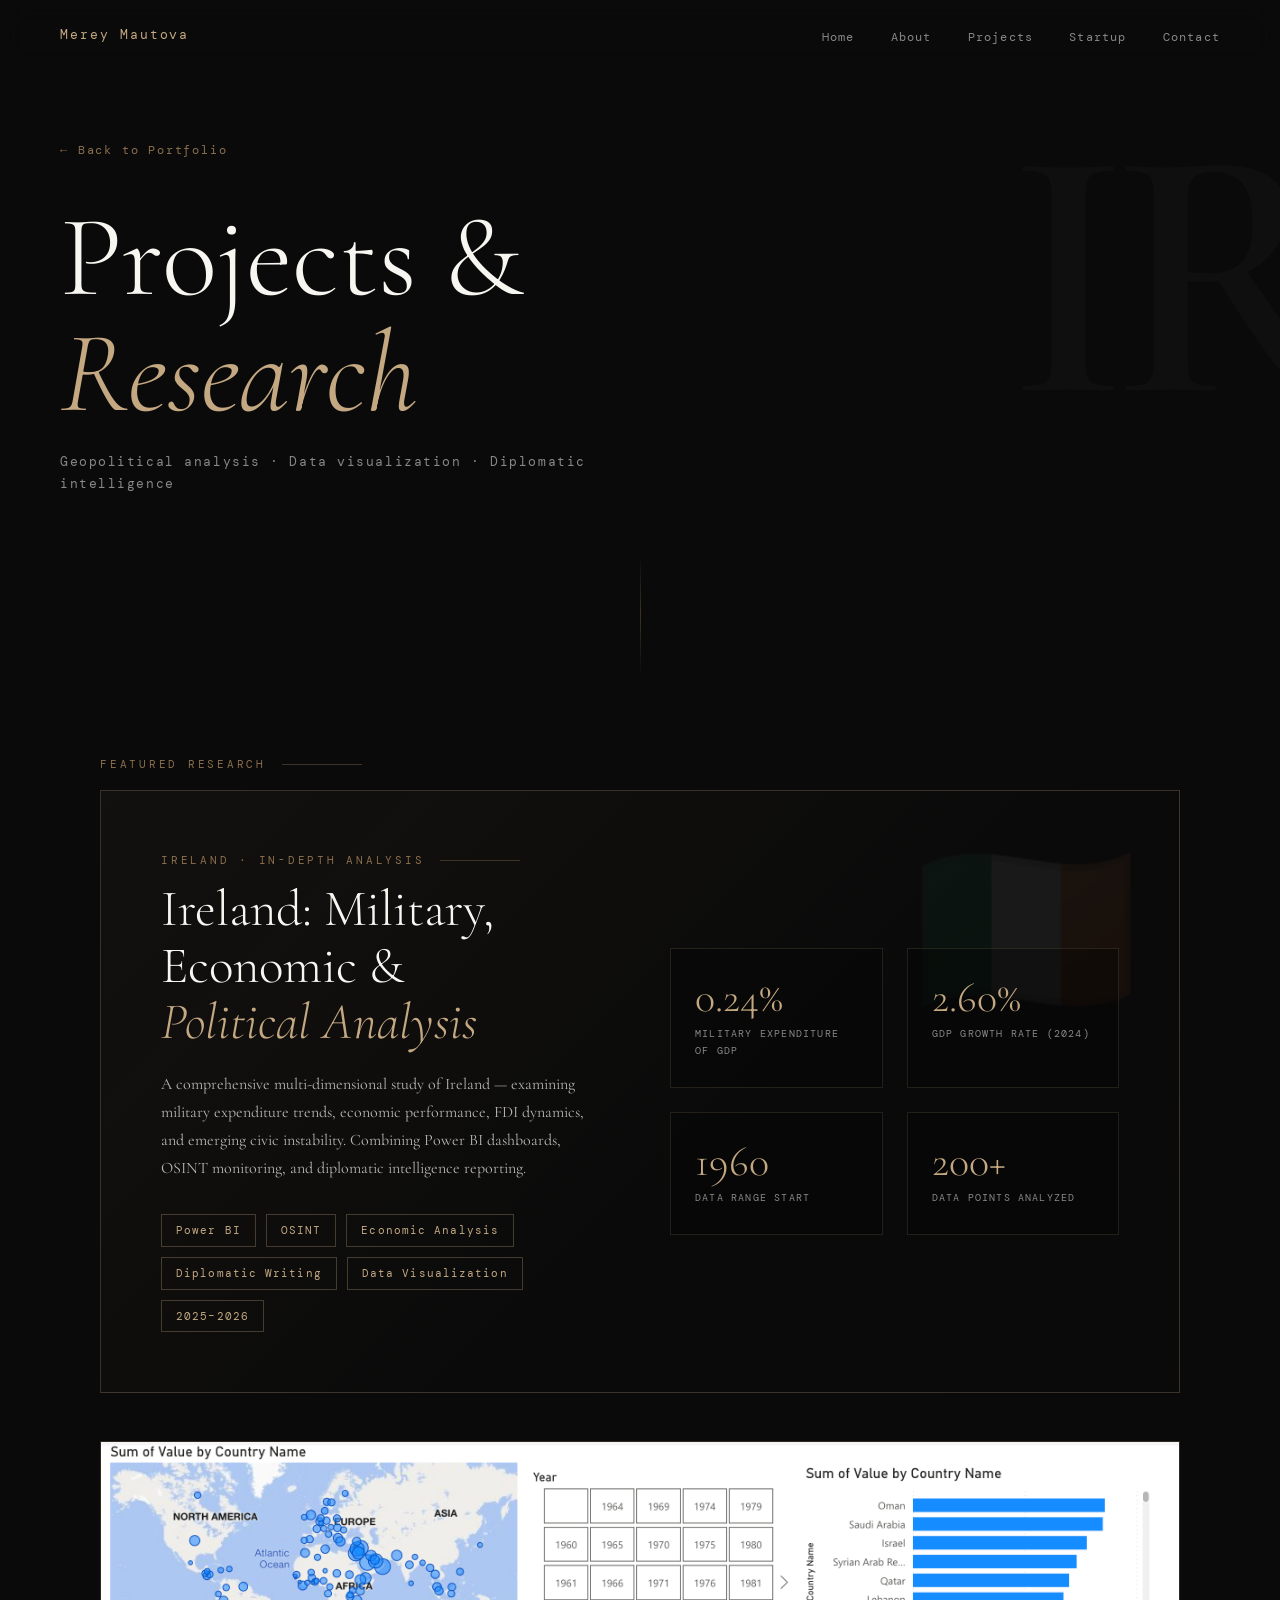
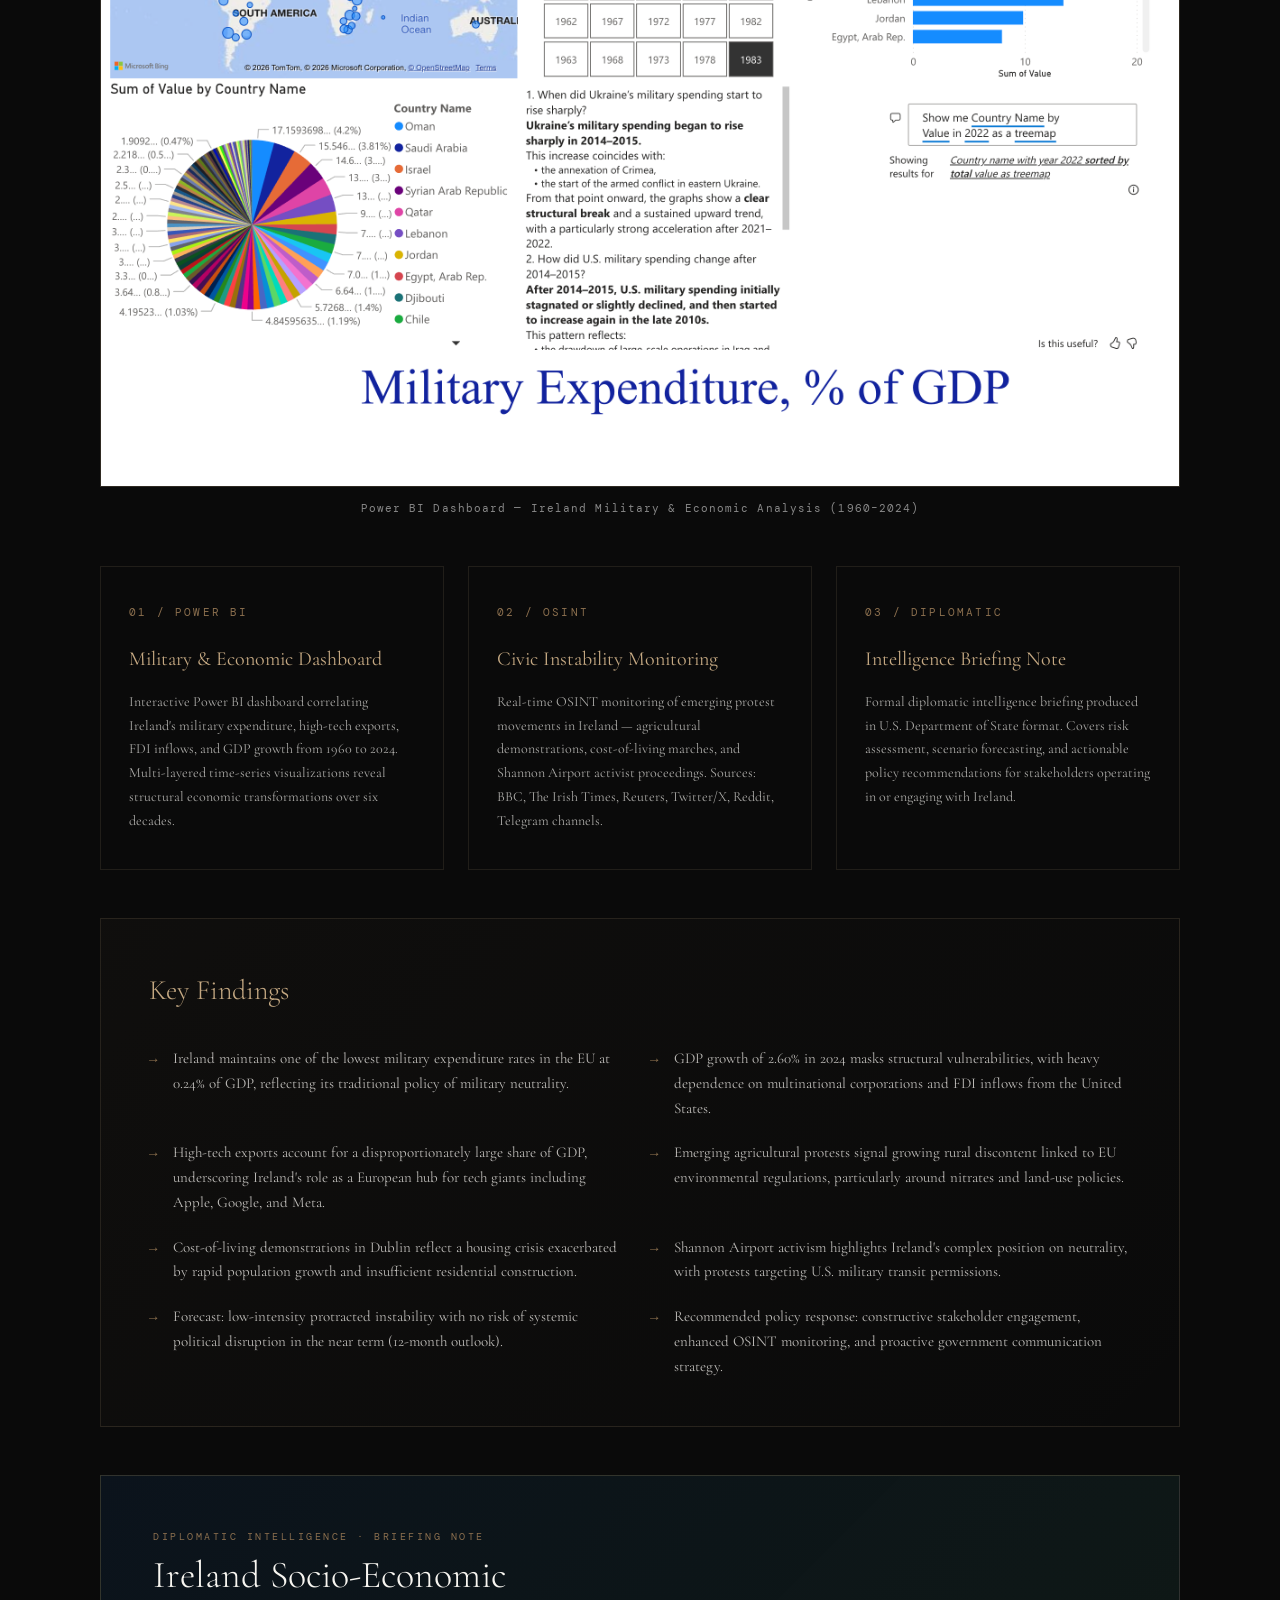
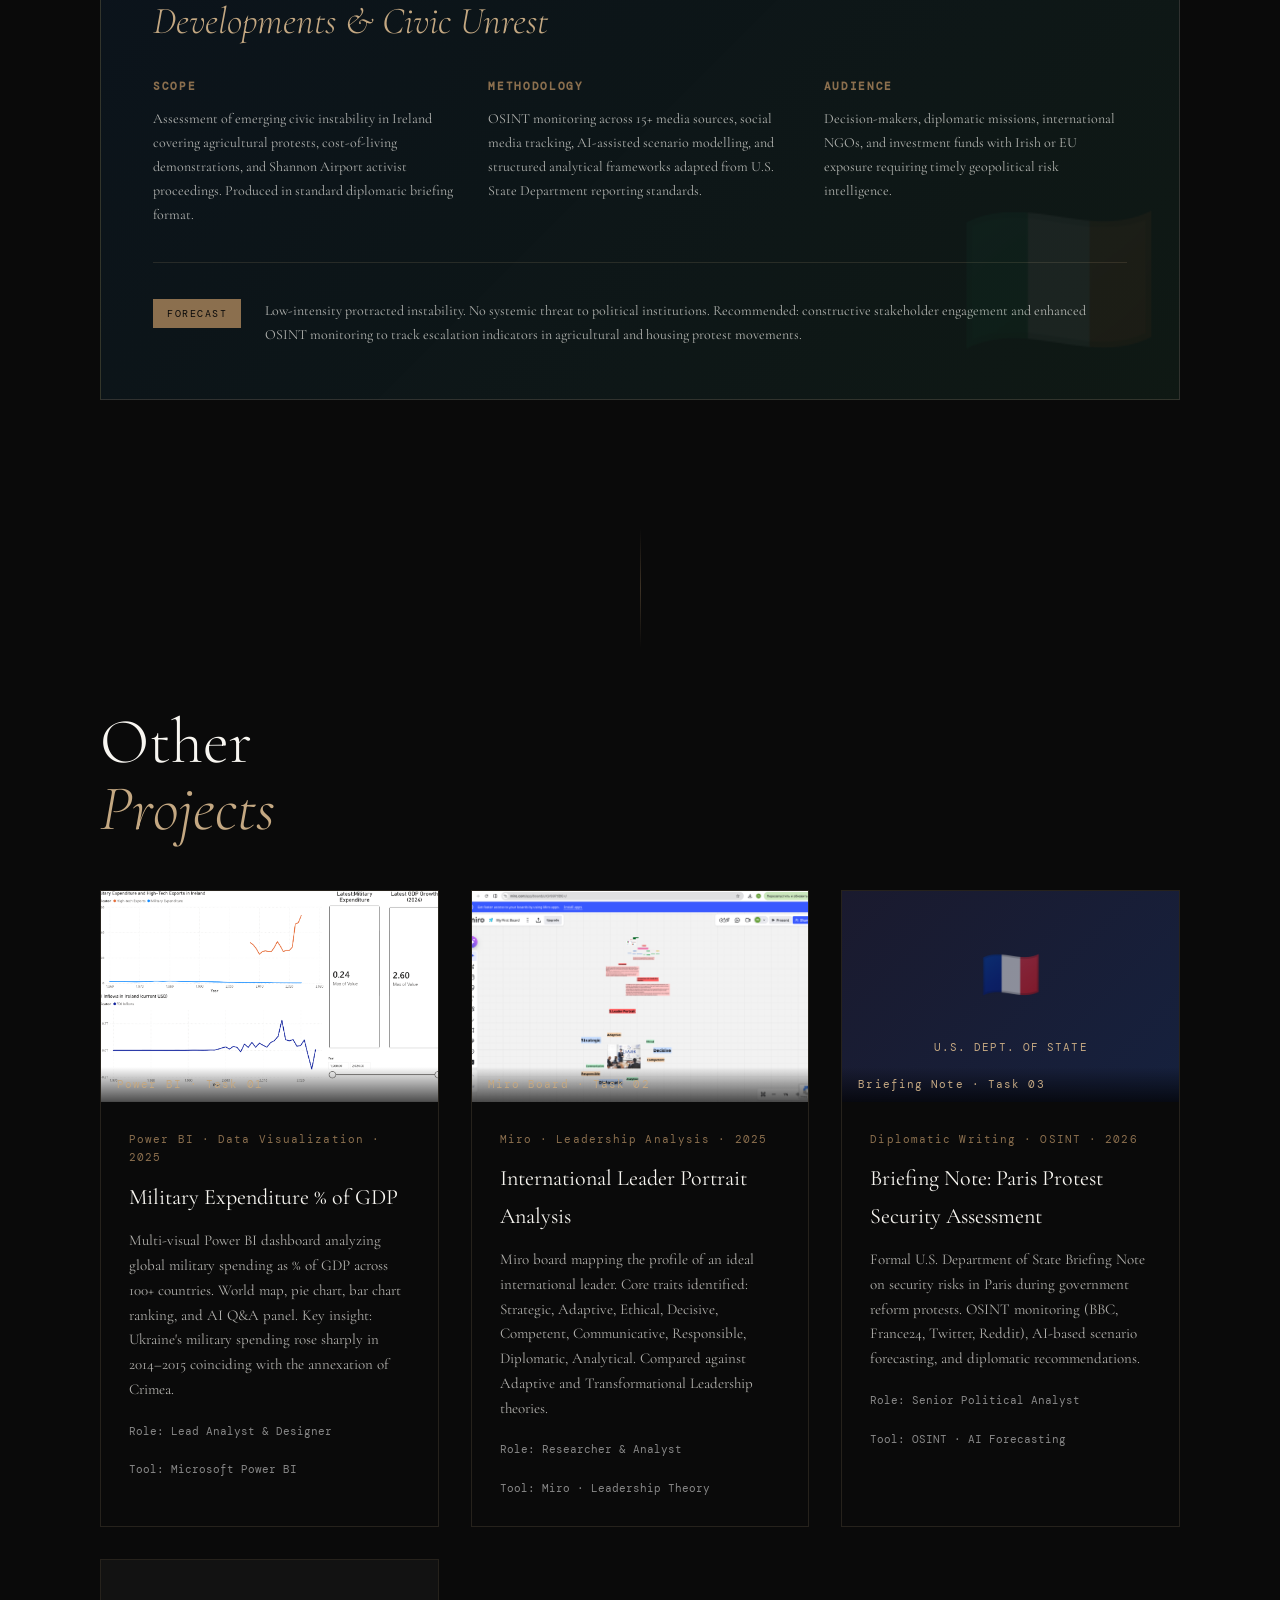
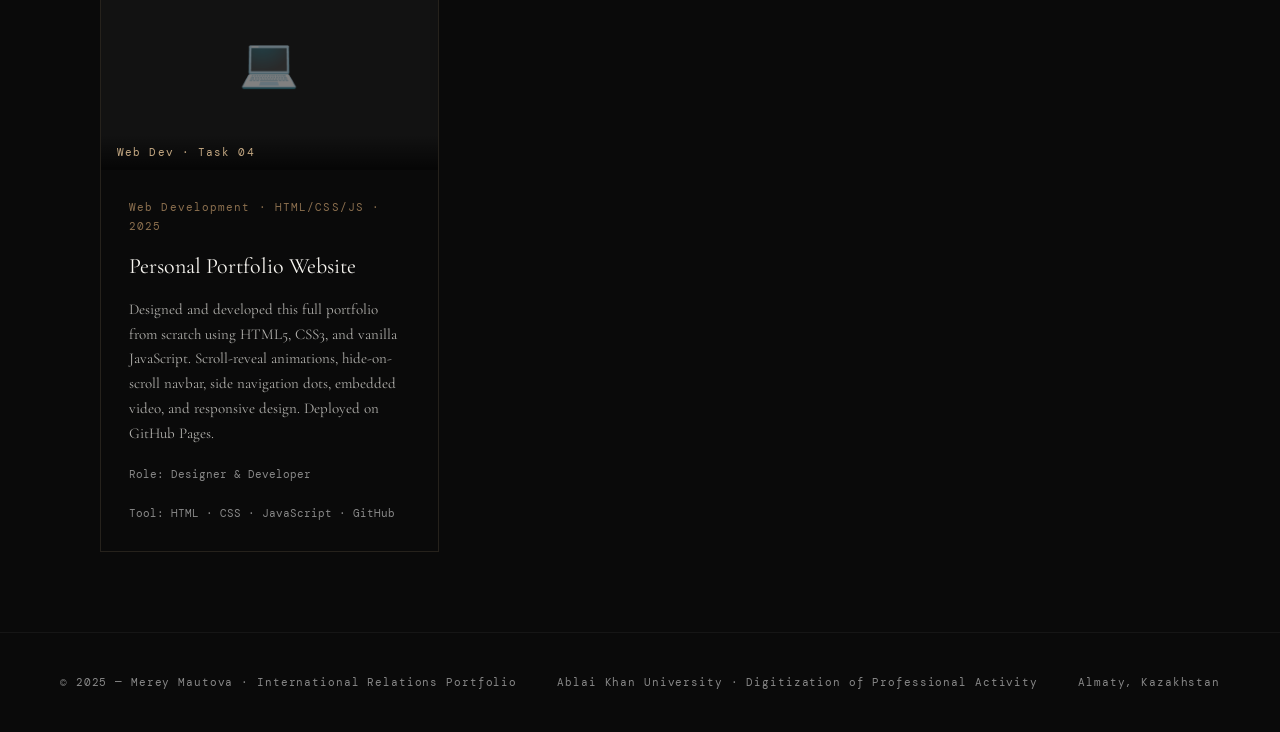
==== projects.html @ da87eb8b "Add dedicated projects page with Ireland analysis feature Co-Authored-By: Claude Sonnet 4.6 <noreply" ====
<!DOCTYPE html>
<html lang="en">
<head>
  <meta charset="UTF-8">
  <meta name="viewport" content="width=device-width, initial-scale=1.0">
  <title>Projects — Merey Mautova</title>
  <link rel="preconnect" href="https://fonts.googleapis.com">
  <link href="https://fonts.googleapis.com/css2?family=Cormorant+Garamond:ital,wght@0,300;0,400;0,600;1,300;1,400&family=DM+Mono:wght@300;400&display=swap" rel="stylesheet">
  <link rel="stylesheet" href="style.css">
  <style>
    /* ── PROJECTS PAGE SPECIFIC ── */
    .page-hero {
      min-height: 50vh;
      display: flex;
      flex-direction: column;
      justify-content: flex-end;
      padding: 140px 60px 60px;
      position: relative;
      overflow: hidden;
      max-width: 100%;
    }
    .page-hero-bg {
      position: absolute;
      top: 50%; right: -60px;
      transform: translateY(-50%);
      font-size: clamp(180px, 28vw, 360px);
      font-weight: 600;
      color: rgba(255,255,255,0.018);
      font-family: var(--font-serif);
      pointer-events: none;
      user-select: none;
      letter-spacing: -0.05em;
    }
    .back-link {
      font-family: var(--font-mono);
      font-size: 12px;
      letter-spacing: 0.15em;
      color: var(--accent);
      text-decoration: none;
      display: inline-flex;
      align-items: center;
      gap: 8px;
      margin-bottom: 40px;
      transition: color 0.3s;
    }
    .back-link:hover { color: var(--accent2); }
    .page-hero h1 {
      font-size: clamp(52px, 9vw, 120px);
      font-weight: 300;
      line-height: 1;
      margin-bottom: 20px;
    }
    .page-hero h1 em { color: var(--accent2); font-style: italic; }
    .page-hero-sub {
      font-family: var(--font-mono);
      font-size: 13px;
      letter-spacing: 0.12em;
      color: var(--gray);
      max-width: 600px;
    }

    /* ── IRELAND FEATURE ── */
    .ireland-feature {
      padding: 80px 60px;
      max-width: 1200px;
      margin: 0 auto;
    }
    .feature-label {
      font-family: var(--font-mono);
      font-size: 11px;
      letter-spacing: 0.25em;
      color: var(--accent);
      text-transform: uppercase;
      margin-bottom: 16px;
      display: flex;
      align-items: center;
      gap: 16px;
    }
    .feature-label::after {
      content: '';
      flex: 1;
      max-width: 80px;
      height: 1px;
      background: var(--accent);
      opacity: 0.4;
    }
    .ireland-hero-card {
      border: 1px solid rgba(196,168,130,0.25);
      background: linear-gradient(135deg, rgba(139,111,78,0.07) 0%, rgba(10,10,10,0) 60%);
      padding: 60px;
      margin-bottom: 48px;
      position: relative;
      overflow: hidden;
    }
    .ireland-hero-card::before {
      content: '🇮🇪';
      position: absolute;
      top: -10px; right: 40px;
      font-size: 180px;
      opacity: 0.06;
      pointer-events: none;
    }
    .ireland-hero-grid {
      display: grid;
      grid-template-columns: 1fr 1fr;
      gap: 60px;
      align-items: center;
    }
    .ireland-title {
      font-size: clamp(32px, 4vw, 54px);
      font-weight: 300;
      line-height: 1.1;
      margin-bottom: 20px;
    }
    .ireland-title em { color: var(--accent2); font-style: italic; }
    .ireland-lead {
      font-size: 16px;
      color: rgba(248,246,241,0.72);
      line-height: 1.75;
      margin-bottom: 32px;
    }
    .ireland-tags {
      display: flex;
      flex-wrap: wrap;
      gap: 10px;
    }
    .ireland-tag {
      font-family: var(--font-mono);
      font-size: 11px;
      letter-spacing: 0.1em;
      padding: 6px 14px;
      border: 1px solid rgba(196,168,130,0.3);
      color: var(--accent2);
    }
    .ireland-stats-grid {
      display: grid;
      grid-template-columns: 1fr 1fr;
      gap: 24px;
    }
    .ireland-stat-box {
      border: 1px solid rgba(196,168,130,0.15);
      padding: 28px 24px;
      background: rgba(0,0,0,0.3);
      transition: border-color 0.3s;
    }
    .ireland-stat-box:hover { border-color: rgba(196,168,130,0.4); }
    .ireland-stat-num {
      font-family: var(--font-serif);
      font-size: 42px;
      font-weight: 300;
      color: var(--accent2);
      line-height: 1;
      margin-bottom: 6px;
    }
    .ireland-stat-label {
      font-family: var(--font-mono);
      font-size: 10px;
      color: var(--gray);
      letter-spacing: 0.12em;
      text-transform: uppercase;
    }

    /* ── IRELAND DEEP DIVE ── */
    .ireland-deep {
      display: grid;
      grid-template-columns: repeat(3, 1fr);
      gap: 24px;
      margin-bottom: 48px;
    }
    .deep-card {
      border: 1px solid rgba(196,168,130,0.12);
      padding: 36px 28px;
      transition: border-color 0.3s, background 0.3s;
      position: relative;
      overflow: hidden;
    }
    .deep-card:hover {
      border-color: rgba(196,168,130,0.4);
      background: rgba(139,111,78,0.04);
    }
    .deep-card-num {
      font-family: var(--font-mono);
      font-size: 11px;
      color: var(--accent);
      letter-spacing: 0.2em;
      margin-bottom: 20px;
    }
    .deep-card h4 {
      font-size: 20px;
      font-weight: 400;
      color: var(--accent2);
      margin-bottom: 14px;
      font-family: var(--font-serif);
    }
    .deep-card p {
      font-size: 14px;
      color: rgba(248,246,241,0.68);
      line-height: 1.7;
    }

    /* ── DASHBOARD IMAGE ── */
    .dashboard-wrap {
      margin-bottom: 48px;
    }
    .dashboard-img-frame {
      border: 1px solid rgba(196,168,130,0.2);
      overflow: hidden;
      position: relative;
    }
    .dashboard-img-frame img {
      width: 100%;
      display: block;
      transition: transform 0.5s;
    }
    .dashboard-img-frame:hover img { transform: scale(1.02); }
    .dashboard-caption {
      font-family: var(--font-mono);
      font-size: 11px;
      color: var(--gray);
      letter-spacing: 0.1em;
      margin-top: 12px;
      text-align: center;
    }

    /* ── KEY FINDINGS ── */
    .findings-wrap {
      border: 1px solid rgba(196,168,130,0.15);
      padding: 48px;
      margin-bottom: 48px;
      background: linear-gradient(135deg, rgba(139,111,78,0.04), transparent);
    }
    .findings-wrap h3 {
      font-size: 28px;
      font-weight: 300;
      margin-bottom: 32px;
      color: var(--accent2);
    }
    .findings-list {
      list-style: none;
      display: grid;
      grid-template-columns: 1fr 1fr;
      gap: 20px;
    }
    .findings-list li {
      display: flex;
      gap: 16px;
      align-items: flex-start;
      font-size: 15px;
      color: rgba(248,246,241,0.75);
      line-height: 1.65;
    }
    .findings-list li::before {
      content: '→';
      color: var(--accent);
      font-family: var(--font-mono);
      font-size: 14px;
      flex-shrink: 0;
      margin-top: 2px;
    }

    /* ── BRIEFING NOTE ── */
    .briefing-card {
      border: 1px solid rgba(196,168,130,0.2);
      padding: 52px;
      margin-bottom: 48px;
      background: linear-gradient(135deg, rgba(13,33,55,0.4), rgba(26,58,42,0.3));
      position: relative;
      overflow: hidden;
    }
    .briefing-card::before {
      content: '🇮🇪';
      position: absolute;
      bottom: -20px; right: 20px;
      font-size: 160px;
      opacity: 0.05;
      pointer-events: none;
    }
    .briefing-header {
      font-family: var(--font-mono);
      font-size: 10px;
      letter-spacing: 0.25em;
      color: var(--accent);
      text-transform: uppercase;
      margin-bottom: 8px;
    }
    .briefing-title {
      font-size: clamp(24px, 3vw, 38px);
      font-weight: 300;
      margin-bottom: 32px;
      line-height: 1.2;
    }
    .briefing-title em { color: var(--accent2); font-style: italic; }
    .briefing-grid {
      display: grid;
      grid-template-columns: 1fr 1fr 1fr;
      gap: 32px;
    }
    .briefing-block h5 {
      font-family: var(--font-mono);
      font-size: 11px;
      letter-spacing: 0.15em;
      color: var(--accent);
      text-transform: uppercase;
      margin-bottom: 12px;
    }
    .briefing-block p {
      font-size: 14px;
      color: rgba(248,246,241,0.7);
      line-height: 1.7;
    }
    .briefing-forecast {
      margin-top: 36px;
      padding-top: 36px;
      border-top: 1px solid rgba(196,168,130,0.15);
      display: flex;
      align-items: flex-start;
      gap: 24px;
    }
    .forecast-badge {
      font-family: var(--font-mono);
      font-size: 10px;
      letter-spacing: 0.15em;
      color: var(--black);
      background: var(--accent);
      padding: 6px 14px;
      white-space: nowrap;
      flex-shrink: 0;
    }
    .forecast-text {
      font-size: 14px;
      color: rgba(248,246,241,0.7);
      line-height: 1.7;
    }

    /* ── OTHER PROJECTS ── */
    .other-projects {
      padding: 60px 60px 80px;
      max-width: 1200px;
      margin: 0 auto;
    }
    .other-projects h2 {
      font-size: clamp(36px, 5vw, 64px);
      font-weight: 300;
      margin-bottom: 48px;
    }
    .other-projects h2 em { color: var(--accent2); font-style: italic; }
    .other-grid {
      display: grid;
      grid-template-columns: repeat(auto-fit, minmax(320px, 1fr));
      gap: 32px;
    }

    /* ── RESPONSIVE ── */
    @media (max-width: 900px) {
      .page-hero { padding: 120px 32px 48px; }
      .ireland-feature { padding: 60px 32px; }
      .ireland-hero-card { padding: 36px; }
      .ireland-hero-grid { grid-template-columns: 1fr; gap: 40px; }
      .ireland-deep { grid-template-columns: 1fr; }
      .findings-list { grid-template-columns: 1fr; }
      .briefing-card { padding: 36px; }
      .briefing-grid { grid-template-columns: 1fr; gap: 24px; }
      .other-projects { padding: 40px 32px 60px; }
    }
    @media (max-width: 600px) {
      .page-hero { padding: 100px 20px 40px; }
      .ireland-feature { padding: 40px 20px; }
      .ireland-hero-card { padding: 24px; }
      .ireland-stats-grid { grid-template-columns: 1fr 1fr; }
      .findings-wrap { padding: 28px 20px; }
      .other-projects { padding: 32px 20px 48px; }
    }
  </style>
</head>
<body>

<!-- NAV -->
<nav id="navbar">
  <div class="nav-name">Merey Mautova</div>
  <div class="nav-links">
    <a href="index.html">Home</a>
    <a href="index.html#about">About</a>
    <a href="projects.html">Projects</a>
    <a href="index.html#startup">Startup</a>
    <a href="index.html#contact">Contact</a>
  </div>
</nav>

<!-- PAGE HERO -->
<div class="page-hero">
  <div class="page-hero-bg">IR</div>
  <a href="index.html" class="back-link reveal">← Back to Portfolio</a>
  <h1 class="reveal">Projects &<br><em>Research</em></h1>
  <p class="page-hero-sub reveal">Geopolitical analysis · Data visualization · Diplomatic intelligence</p>
</div>

<div class="divider"></div>

<!-- ══════════════ IRELAND FEATURE ══════════════ -->
<div class="ireland-feature">

  <div class="feature-label">Featured Research</div>

  <!-- HERO CARD -->
  <div class="ireland-hero-card reveal">
    <div class="ireland-hero-grid">
      <div>
        <div class="feature-label" style="margin-bottom:12px;">Ireland · In-Depth Analysis</div>
        <h2 class="ireland-title">Ireland: Military,<br>Economic &<br><em>Political Analysis</em></h2>
        <p class="ireland-lead">A comprehensive multi-dimensional study of Ireland — examining military expenditure trends, economic performance, FDI dynamics, and emerging civic instability. Combining Power BI dashboards, OSINT monitoring, and diplomatic intelligence reporting.</p>
        <div class="ireland-tags">
          <span class="ireland-tag">Power BI</span>
          <span class="ireland-tag">OSINT</span>
          <span class="ireland-tag">Economic Analysis</span>
          <span class="ireland-tag">Diplomatic Writing</span>
          <span class="ireland-tag">Data Visualization</span>
          <span class="ireland-tag">2025–2026</span>
        </div>
      </div>
      <div class="ireland-stats-grid">
        <div class="ireland-stat-box reveal">
          <div class="ireland-stat-num">0.24%</div>
          <div class="ireland-stat-label">Military Expenditure of GDP</div>
        </div>
        <div class="ireland-stat-box reveal">
          <div class="ireland-stat-num">2.60%</div>
          <div class="ireland-stat-label">GDP Growth Rate (2024)</div>
        </div>
        <div class="ireland-stat-box reveal">
          <div class="ireland-stat-num">1960</div>
          <div class="ireland-stat-label">Data Range Start</div>
        </div>
        <div class="ireland-stat-box reveal">
          <div class="ireland-stat-num">200+</div>
          <div class="ireland-stat-label">Data Points Analyzed</div>
        </div>
      </div>
    </div>
  </div>

  <!-- DASHBOARD IMAGE -->
  <div class="dashboard-wrap reveal">
    <div class="dashboard-img-frame">
      <img src="таск1.png" alt="Ireland Power BI Dashboard">
    </div>
    <p class="dashboard-caption">Power BI Dashboard — Ireland Military & Economic Analysis (1960–2024)</p>
  </div>

  <!-- DEEP DIVE CARDS -->
  <div class="ireland-deep">
    <div class="deep-card reveal">
      <div class="deep-card-num">01 / POWER BI</div>
      <h4>Military & Economic Dashboard</h4>
      <p>Interactive Power BI dashboard correlating Ireland's military expenditure, high-tech exports, FDI inflows, and GDP growth from 1960 to 2024. Multi-layered time-series visualizations reveal structural economic transformations over six decades.</p>
    </div>
    <div class="deep-card reveal">
      <div class="deep-card-num">02 / OSINT</div>
      <h4>Civic Instability Monitoring</h4>
      <p>Real-time OSINT monitoring of emerging protest movements in Ireland — agricultural demonstrations, cost-of-living marches, and Shannon Airport activist proceedings. Sources: BBC, The Irish Times, Reuters, Twitter/X, Reddit, Telegram channels.</p>
    </div>
    <div class="deep-card reveal">
      <div class="deep-card-num">03 / DIPLOMATIC</div>
      <h4>Intelligence Briefing Note</h4>
      <p>Formal diplomatic intelligence briefing produced in U.S. Department of State format. Covers risk assessment, scenario forecasting, and actionable policy recommendations for stakeholders operating in or engaging with Ireland.</p>
    </div>
  </div>

  <!-- KEY FINDINGS -->
  <div class="findings-wrap reveal">
    <h3>Key Findings</h3>
    <ul class="findings-list">
      <li>Ireland maintains one of the lowest military expenditure rates in the EU at 0.24% of GDP, reflecting its traditional policy of military neutrality.</li>
      <li>GDP growth of 2.60% in 2024 masks structural vulnerabilities, with heavy dependence on multinational corporations and FDI inflows from the United States.</li>
      <li>High-tech exports account for a disproportionately large share of GDP, underscoring Ireland's role as a European hub for tech giants including Apple, Google, and Meta.</li>
      <li>Emerging agricultural protests signal growing rural discontent linked to EU environmental regulations, particularly around nitrates and land-use policies.</li>
      <li>Cost-of-living demonstrations in Dublin reflect a housing crisis exacerbated by rapid population growth and insufficient residential construction.</li>
      <li>Shannon Airport activism highlights Ireland's complex position on neutrality, with protests targeting U.S. military transit permissions.</li>
      <li>Forecast: low-intensity protracted instability with no risk of systemic political disruption in the near term (12-month outlook).</li>
      <li>Recommended policy response: constructive stakeholder engagement, enhanced OSINT monitoring, and proactive government communication strategy.</li>
    </ul>
  </div>

  <!-- BRIEFING NOTE CARD -->
  <div class="briefing-card reveal">
    <div class="briefing-header">Diplomatic Intelligence · Briefing Note</div>
    <h3 class="briefing-title">Ireland Socio-Economic<br><em>Developments & Civic Unrest</em></h3>
    <div class="briefing-grid">
      <div class="briefing-block">
        <h5>Scope</h5>
        <p>Assessment of emerging civic instability in Ireland covering agricultural protests, cost-of-living demonstrations, and Shannon Airport activist proceedings. Produced in standard diplomatic briefing format.</p>
      </div>
      <div class="briefing-block">
        <h5>Methodology</h5>
        <p>OSINT monitoring across 15+ media sources, social media tracking, AI-assisted scenario modelling, and structured analytical frameworks adapted from U.S. State Department reporting standards.</p>
      </div>
      <div class="briefing-block">
        <h5>Audience</h5>
        <p>Decision-makers, diplomatic missions, international NGOs, and investment funds with Irish or EU exposure requiring timely geopolitical risk intelligence.</p>
      </div>
    </div>
    <div class="briefing-forecast">
      <div class="forecast-badge">FORECAST</div>
      <p class="forecast-text">Low-intensity protracted instability. No systemic threat to political institutions. Recommended: constructive stakeholder engagement and enhanced OSINT monitoring to track escalation indicators in agricultural and housing protest movements.</p>
    </div>
  </div>

</div>

<div class="divider"></div>

<!-- ══════════════ OTHER PROJECTS ══════════════ -->
<div class="other-projects">
  <h2>Other<br><em>Projects</em></h2>

  <div class="other-grid">

    <!-- Military Expenditure Global -->
    <div class="project-card reveal">
      <div class="project-img">
        <img src="Снимок%20экрана%202026-02-28%20в%2017.43.50.png" alt="Power BI Military Expenditure % of GDP">
        <div class="project-overlay">Power BI · Task 01</div>
      </div>
      <div class="project-info">
        <div class="project-tag">Power BI · Data Visualization · 2025</div>
        <h3>Military Expenditure % of GDP</h3>
        <p>Multi-visual Power BI dashboard analyzing global military spending as % of GDP across 100+ countries. World map, pie chart, bar chart ranking, and AI Q&A panel. Key insight: Ukraine's military spending rose sharply in 2014–2015 coinciding with the annexation of Crimea.</p>
        <div class="project-meta">
          <span>Role: Lead Analyst & Designer</span>
          <span>Tool: Microsoft Power BI</span>
        </div>
      </div>
    </div>

    <!-- Miro Leadership -->
    <div class="project-card reveal">
      <div class="project-img">
        <img src="таск2.png" alt="Miro Leadership Portrait Analysis">
        <div class="project-overlay">Miro Board · Task 02</div>
      </div>
      <div class="project-info">
        <div class="project-tag">Miro · Leadership Analysis · 2025</div>
        <h3>International Leader Portrait Analysis</h3>
        <p>Miro board mapping the profile of an ideal international leader. Core traits identified: Strategic, Adaptive, Ethical, Decisive, Competent, Communicative, Responsible, Diplomatic, Analytical. Compared against Adaptive and Transformational Leadership theories.</p>
        <div class="project-meta">
          <span>Role: Researcher & Analyst</span>
          <span>Tool: Miro · Leadership Theory</span>
        </div>
      </div>
    </div>

    <!-- Briefing Note Paris -->
    <div class="project-card reveal">
      <div class="project-img placeholder-img" style="background: linear-gradient(135deg, #1a1a2e, #16213e);">
        <div class="placeholder-icon">🇫🇷</div>
        <div style="font-family:'DM Mono',monospace;font-size:11px;color:#c4a882;letter-spacing:0.1em;margin-top:8px;">U.S. DEPT. OF STATE</div>
        <div class="project-overlay">Briefing Note · Task 03</div>
      </div>
      <div class="project-info">
        <div class="project-tag">Diplomatic Writing · OSINT · 2026</div>
        <h3>Briefing Note: Paris Protest Security Assessment</h3>
        <p>Formal U.S. Department of State Briefing Note on security risks in Paris during government reform protests. OSINT monitoring (BBC, France24, Twitter, Reddit), AI-based scenario forecasting, and diplomatic recommendations.</p>
        <div class="project-meta">
          <span>Role: Senior Political Analyst</span>
          <span>Tool: OSINT · AI Forecasting</span>
        </div>
      </div>
    </div>

    <!-- Portfolio Website -->
    <div class="project-card reveal">
      <div class="project-img placeholder-img">
        <div class="placeholder-icon">💻</div>
        <div class="project-overlay">Web Dev · Task 04</div>
      </div>
      <div class="project-info">
        <div class="project-tag">Web Development · HTML/CSS/JS · 2025</div>
        <h3>Personal Portfolio Website</h3>
        <p>Designed and developed this full portfolio from scratch using HTML5, CSS3, and vanilla JavaScript. Scroll-reveal animations, hide-on-scroll navbar, side navigation dots, embedded video, and responsive design. Deployed on GitHub Pages.</p>
        <div class="project-meta">
          <span>Role: Designer & Developer</span>
          <span>Tool: HTML · CSS · JavaScript · GitHub</span>
        </div>
      </div>
    </div>

  </div>
</div>

<!-- FOOTER -->
<footer>
  <span>© 2025 — Merey Mautova · International Relations Portfolio</span>
  <span>Ablai Khan University · Digitization of Professional Activity</span>
  <span>Almaty, Kazakhstan</span>
</footer>

<script src="script.js"></script>
</body>
</html>
---- style.css ----
/* ═══════════════════════════════════════
   MEREY MAUTOVA — IR PORTFOLIO
   style.css
═══════════════════════════════════════ */

*, *::before, *::after { box-sizing: border-box; margin: 0; padding: 0; }

:root {
  --black: #0a0a0a;
  --white: #f8f6f1;
  --cream: #ede9e0;
  --accent: #8b6f4e;
  --accent2: #c4a882;
  --gray: #888;
  --light-gray: #ddd;
  --font-serif: 'Cormorant Garamond', serif;
  --font-mono: 'DM Mono', monospace;
}

html { scroll-behavior: smooth; }

body {
  background: var(--black);
  color: var(--white);
  font-family: var(--font-serif);
  font-size: 18px;
  line-height: 1.7;
  overflow-x: hidden;
}

/* ── SCROLLBAR ── */
::-webkit-scrollbar { width: 4px; }
::-webkit-scrollbar-track { background: var(--black); }
::-webkit-scrollbar-thumb { background: var(--accent); border-radius: 2px; }

/* ── NAVBAR ── */
#navbar {
  position: fixed;
  top: 0; left: 0; right: 0;
  z-index: 100;
  display: flex;
  justify-content: space-between;
  align-items: center;
  padding: 20px 60px;
  transition: transform 0.4s ease, background 0.3s;
  background: rgba(10,10,10,0.8);
  backdrop-filter: blur(12px);
}
#navbar.hidden { transform: translateY(-100%); }
.nav-name { font-family: var(--font-mono); font-size: 13px; letter-spacing: 0.15em; color: var(--accent2); }
.nav-links a { font-family: var(--font-mono); font-size: 12px; letter-spacing: 0.1em; color: var(--gray); text-decoration: none; margin-left: 32px; transition: color 0.3s; }
.nav-links a:hover { color: var(--white); }

/* ── SIDE DOTS ── */
.side-nav {
  position: fixed;
  right: 24px;
  top: 50%;
  transform: translateY(-50%);
  z-index: 99;
  display: flex;
  flex-direction: column;
  gap: 10px;
}
.dot {
  width: 6px; height: 6px;
  border-radius: 50%;
  background: var(--gray);
  transition: all 0.3s;
  cursor: pointer;
}
.dot.active { background: var(--accent2); transform: scale(1.5); }

/* ── SECTIONS ── */
section {
  min-height: 100vh;
  padding: 120px 60px 80px;
  max-width: 1200px;
  margin: 0 auto;
  position: relative;
}

.section-label {
  font-family: var(--font-mono);
  font-size: 11px;
  letter-spacing: 0.25em;
  color: var(--accent);
  text-transform: uppercase;
  margin-bottom: 40px;
  display: flex;
  align-items: center;
  gap: 16px;
}
.section-label::after {
  content: '';
  flex: 1;
  max-width: 80px;
  height: 1px;
  background: var(--accent);
  opacity: 0.4;
}

h2 {
  font-size: clamp(48px, 7vw, 96px);
  font-weight: 300;
  line-height: 1.05;
  margin-bottom: 60px;
}
h2 em { color: var(--accent2); font-style: italic; }

.divider {
  width: 1px;
  height: 120px;
  background: linear-gradient(to bottom, transparent, var(--accent), transparent);
  margin: 0 auto;
  opacity: 0.4;
}

/* ── REVEAL ANIMATIONS ── */
.reveal {
  opacity: 0;
  transform: translateY(40px);
  transition: opacity 0.8s ease, transform 0.8s ease;
}
.reveal.visible { opacity: 1; transform: translateY(0); }

/* ══════════════════════════════════
   HERO
══════════════════════════════════ */
#hero {
  display: flex;
  flex-direction: column;
  justify-content: center;
  min-height: 100vh;
  padding: 100px 60px;
  position: relative;
  overflow: hidden;
}
.hero-bg-text {
  position: absolute;
  top: 50%;
  right: -40px;
  transform: translateY(-50%);
  font-size: clamp(200px, 30vw, 400px);
  font-weight: 600;
  color: rgba(255,255,255,0.02);
  font-family: var(--font-serif);
  pointer-events: none;
  user-select: none;
  letter-spacing: -0.05em;
}
.hero-label {
  font-family: var(--font-mono);
  font-size: 12px;
  letter-spacing: 0.2em;
  color: var(--accent);
  margin-bottom: 28px;
}
#hero h1 {
  font-size: clamp(64px, 10vw, 140px);
  font-weight: 300;
  line-height: 1;
  margin-bottom: 32px;
}
#hero h1 em { color: var(--accent2); font-style: italic; }
.hero-sub {
  font-size: clamp(16px, 2vw, 22px);
  color: var(--gray);
  max-width: 500px;
  margin-bottom: 48px;
  line-height: 1.7;
}
.hero-btns { display: flex; gap: 16px; flex-wrap: wrap; }
.btn-primary {
  background: var(--accent);
  color: var(--white);
  padding: 14px 36px;
  text-decoration: none;
  font-family: var(--font-mono);
  font-size: 13px;
  letter-spacing: 0.1em;
  transition: all 0.3s;
  border: 1px solid var(--accent);
}
.btn-primary:hover { background: var(--accent2); border-color: var(--accent2); }
.btn-outline {
  background: transparent;
  color: var(--white);
  padding: 14px 36px;
  text-decoration: none;
  font-family: var(--font-mono);
  font-size: 13px;
  letter-spacing: 0.1em;
  border: 1px solid rgba(255,255,255,0.2);
  transition: all 0.3s;
}
.btn-outline:hover { border-color: var(--accent2); color: var(--accent2); }
.scroll-hint {
  position: absolute;
  bottom: 40px;
  left: 60px;
  font-family: var(--font-mono);
  font-size: 11px;
  letter-spacing: 0.2em;
  color: var(--gray);
  animation: bob 2s ease-in-out infinite;
}
@keyframes bob { 0%,100% { transform: translateY(0); } 50% { transform: translateY(6px); } }

/* ══════════════════════════════════
   ABOUT
══════════════════════════════════ */
.about-grid {
  display: grid;
  grid-template-columns: 340px 1fr;
  gap: 80px;
  align-items: start;
  margin-bottom: 80px;
}
.about-photo-wrap { text-align: center; }
.about-photo-frame {
  width: 100%;
  aspect-ratio: 3/4;
  overflow: hidden;
  border: 1px solid rgba(196,168,130,0.2);
  position: relative;
}
.about-photo-frame img {
  width: 100%;
  height: 100%;
  object-fit: cover;
  object-position: center top;
  filter: grayscale(20%);
  transition: filter 0.4s;
}
.about-photo-frame:hover img { filter: grayscale(0%); }
.about-photo-caption {
  margin-top: 16px;
  font-family: var(--font-mono);
  font-size: 12px;
  letter-spacing: 0.1em;
  color: var(--gray);
}
.about-photo-caption span { color: var(--accent); }

.about-text h2 { margin-bottom: 28px; }
.about-text p { color: rgba(248,246,241,0.75); margin-bottom: 20px; max-width: 600px; }
.about-text strong { color: var(--accent2); font-weight: 400; }

.skills-wrap { display: flex; flex-wrap: wrap; gap: 10px; margin: 32px 0; }
.skill-tag {
  font-family: var(--font-mono);
  font-size: 11px;
  letter-spacing: 0.1em;
  padding: 6px 14px;
  border: 1px solid rgba(196,168,130,0.3);
  color: var(--accent2);
  transition: all 0.3s;
}
.skill-tag:hover { background: var(--accent); color: var(--white); border-color: var(--accent); }

.timeline { margin-top: 40px; border-left: 1px solid rgba(196,168,130,0.2); padding-left: 32px; }
.tl-item { margin-bottom: 32px; position: relative; }
.tl-item::before {
  content: '';
  position: absolute;
  left: -38px;
  top: 8px;
  width: 8px; height: 8px;
  border-radius: 50%;
  background: var(--accent);
}
.tl-year {
  font-family: var(--font-mono);
  font-size: 11px;
  color: var(--accent);
  letter-spacing: 0.15em;
  margin-bottom: 4px;
}
.tl-desc { font-size: 15px; color: rgba(248,246,241,0.8); }
.tl-desc strong { color: var(--white); font-weight: 400; }

/* VIDEO */
.video-wrap {
  max-width: 800px;
  margin: 0 auto;
}
.video-label {
  font-family: var(--font-mono);
  font-size: 11px;
  letter-spacing: 0.2em;
  color: var(--accent);
  margin-bottom: 16px;
  text-align: center;
}
.video-wrap video {
  width: 100%;
  border: 1px solid rgba(196,168,130,0.2);
  display: block;
}

/* ══════════════════════════════════
   PROJECTS
══════════════════════════════════ */
.projects-grid {
  display: grid;
  grid-template-columns: repeat(auto-fit, minmax(340px, 1fr));
  gap: 40px;
}
.project-card {
  border: 1px solid rgba(196,168,130,0.15);
  transition: border-color 0.3s, transform 0.3s;
  overflow: hidden;
}
.project-card:hover { border-color: rgba(196,168,130,0.5); transform: translateY(-4px); }
.project-img {
  width: 100%;
  aspect-ratio: 16/10;
  overflow: hidden;
  position: relative;
}
.project-img img { width: 100%; height: 100%; object-fit: cover; transition: transform 0.5s; }
.project-card:hover .project-img img { transform: scale(1.04); }
.project-overlay {
  position: absolute;
  bottom: 0; left: 0; right: 0;
  padding: 8px 16px;
  background: linear-gradient(transparent, rgba(0,0,0,0.7));
  font-family: var(--font-mono);
  font-size: 11px;
  letter-spacing: 0.1em;
  color: var(--accent2);
}
.placeholder-img {
  background: rgba(255,255,255,0.03);
  display: flex;
  align-items: center;
  justify-content: center;
  flex-direction: column;
  gap: 12px;
}
.placeholder-icon { font-size: 48px; opacity: 0.5; }
.project-info { padding: 28px; }
.project-tag {
  font-family: var(--font-mono);
  font-size: 11px;
  color: var(--accent);
  letter-spacing: 0.1em;
  margin-bottom: 12px;
}
.project-info h3 { font-size: 22px; font-weight: 400; margin-bottom: 12px; }
.project-info p { font-size: 15px; color: rgba(248,246,241,0.7); line-height: 1.65; margin-bottom: 20px; }
.project-meta {
  display: flex;
  gap: 20px;
  flex-wrap: wrap;
  font-family: var(--font-mono);
  font-size: 11px;
  color: var(--gray);
}

/* ══════════════════════════════════
   STARTUP
══════════════════════════════════ */
.startup-hero {
  text-align: center;
  margin-bottom: 80px;
  padding: 60px;
  border: 1px solid rgba(196,168,130,0.15);
  background: linear-gradient(135deg, rgba(139,111,78,0.05), transparent);
}
.startup-logo {
  font-size: 72px;
  font-weight: 600;
  color: var(--accent2);
  letter-spacing: -0.02em;
  margin-bottom: 16px;
}
.startup-tagline {
  font-family: var(--font-mono);
  font-size: 14px;
  letter-spacing: 0.1em;
  color: var(--gray);
}
.startup-grid {
  display: grid;
  grid-template-columns: repeat(auto-fit, minmax(300px, 1fr));
  gap: 32px;
}
.startup-block {
  padding: 36px 28px;
  border: 1px solid rgba(196,168,130,0.1);
  transition: border-color 0.3s, background 0.3s;
}
.startup-block:hover {
  border-color: rgba(196,168,130,0.4);
  background: rgba(139,111,78,0.05);
}
.startup-icon { font-size: 32px; margin-bottom: 16px; }
.startup-block h4 {
  font-size: 18px;
  font-weight: 400;
  color: var(--accent2);
  margin-bottom: 12px;
  font-family: var(--font-mono);
  letter-spacing: 0.05em;
}
.startup-block p { font-size: 15px; color: rgba(248,246,241,0.7); line-height: 1.65; }
.startup-block strong { color: var(--accent2); font-weight: 400; }

/* ══════════════════════════════════
   CONTACT
══════════════════════════════════ */
#contact {
  text-align: center;
  display: flex;
  flex-direction: column;
  align-items: center;
  justify-content: center;
}
.contact-sub {
  font-size: 16px;
  color: var(--gray);
  margin-bottom: 60px;
  font-family: var(--font-mono);
  letter-spacing: 0.05em;
}
.contact-links {
  display: flex;
  flex-wrap: wrap;
  gap: 16px;
  justify-content: center;
  margin-bottom: 48px;
}
.contact-link {
  display: flex;
  align-items: center;
  gap: 10px;
  padding: 14px 28px;
  border: 1px solid rgba(196,168,130,0.2);
  color: var(--white);
  text-decoration: none;
  font-family: var(--font-mono);
  font-size: 13px;
  letter-spacing: 0.08em;
  transition: all 0.3s;
}
.contact-link:hover { background: var(--accent); border-color: var(--accent); }
.contact-link-icon {
  font-style: normal;
  color: var(--accent2);
  font-size: 16px;
}
.email-display {
  font-family: var(--font-mono);
  font-size: 20px;
  letter-spacing: 0.1em;
  color: var(--accent2);
  cursor: pointer;
  border-bottom: 1px solid rgba(196,168,130,0.3);
  padding-bottom: 4px;
  transition: color 0.3s;
}
.email-display:hover { color: var(--white); }
.copy-hint {
  font-family: var(--font-mono);
  font-size: 11px;
  color: var(--accent);
  letter-spacing: 0.1em;
  margin-top: 8px;
  opacity: 0;
  transition: opacity 0.3s;
}
.copy-hint.show { opacity: 1; }

/* ── FOOTER ── */
footer {
  border-top: 1px solid rgba(255,255,255,0.05);
  padding: 40px 60px;
  display: flex;
  justify-content: space-between;
  flex-wrap: wrap;
  gap: 12px;
  font-family: var(--font-mono);
  font-size: 11px;
  color: var(--gray);
  letter-spacing: 0.08em;
}

/* ══════════════════════════════════
   VIDEO SECTION
══════════════════════════════════ */
.video-section {
  margin-top: 80px;
  padding: 60px;
  background: linear-gradient(135deg, rgba(139,111,78,0.06) 0%, rgba(10,10,10,0) 60%);
  border: 1px solid rgba(196,168,130,0.12);
  position: relative;
  overflow: hidden;
}
.video-section::before {
  content: '▶';
  position: absolute;
  top: -20px; right: 40px;
  font-size: 160px;
  color: rgba(196,168,130,0.03);
  pointer-events: none;
}
.video-section-inner {
  display: grid;
  grid-template-columns: 1fr 1.4fr;
  gap: 60px;
  align-items: center;
}
.video-eyebrow {
  font-family: var(--font-mono);
  font-size: 11px;
  letter-spacing: 0.2em;
  color: var(--accent);
  margin-bottom: 20px;
}
.video-title {
  font-family: var(--font-serif);
  font-size: clamp(36px, 4vw, 56px);
  font-weight: 300;
  line-height: 1.1;
  margin-bottom: 20px;
}
.video-title em { color: var(--accent2); font-style: italic; }
.video-desc {
  font-size: 15px;
  color: rgba(248,246,241,0.65);
  line-height: 1.75;
  margin-bottom: 36px;
}
.video-stats { display: flex; gap: 32px; }
.video-stat { display: flex; flex-direction: column; gap: 4px; }
.vstat-num {
  font-family: var(--font-serif);
  font-size: 36px;
  font-weight: 300;
  color: var(--accent2);
  line-height: 1;
}
.vstat-label {
  font-family: var(--font-mono);
  font-size: 10px;
  color: var(--gray);
  letter-spacing: 0.1em;
  white-space: nowrap;
}
.video-player-side { position: relative; }
.video-player-wrap {
  position: relative;
  border-radius: 4px;
  overflow: hidden;
  background: #000;
  border: 1px solid rgba(196,168,130,0.2);
}
.video-glow {
  position: absolute;
  inset: -30px;
  background: radial-gradient(ellipse at center, rgba(196,168,130,0.12), transparent 70%);
  pointer-events: none; z-index: 0;
}
.video-player-wrap video {
  width: 100%; display: block;
  aspect-ratio: 16/9;
  object-fit: cover;
  position: relative; z-index: 1;
}
.video-custom-controls {
  position: absolute; inset: 0;
  display: flex; align-items: center; justify-content: center;
  z-index: 2;
  background: rgba(0,0,0,0.25);
  transition: background 0.3s;
}
.video-custom-controls.hidden { background: transparent; }
.video-play-btn {
  width: 64px; height: 64px; border-radius: 50%;
  background: rgba(139,111,78,0.9);
  display: flex; align-items: center; justify-content: center;
  transition: all 0.3s; color: #fff;
  border: 2px solid rgba(196,168,130,0.5);
}
.video-play-btn svg { width: 28px; height: 28px; margin-left: 4px; }
.video-play-btn:hover { transform: scale(1.1); background: var(--accent2); }
.video-play-btn.hidden { opacity: 0; pointer-events: none; }
.video-progress-wrap {
  position: absolute; bottom: 36px; left: 0; right: 0;
  height: 3px; background: rgba(255,255,255,0.15);
  z-index: 3; cursor: pointer; transition: height 0.2s;
}
.video-progress-wrap:hover { height: 5px; }
.video-progress-bar { height: 100%; background: var(--accent2); width: 0%; transition: width 0.1s linear; }
.video-bottom-controls {
  position: absolute; bottom: 0; left: 0; right: 0;
  padding: 8px 12px;
  background: linear-gradient(transparent, rgba(0,0,0,0.7));
  display: flex; align-items: center; justify-content: space-between; z-index: 3;
}
.video-time { font-family: var(--font-mono); font-size: 10px; color: rgba(255,255,255,0.7); }
.video-ctrl-btns { display: flex; gap: 4px; }
.vctrl-btn {
  background: none; border: none; color: rgba(255,255,255,0.7);
  cursor: pointer; padding: 4px; transition: color 0.2s;
  display: flex; align-items: center;
}
.vctrl-btn:hover { color: var(--accent2); }

.startup-block-img {
  width: 100%;
  aspect-ratio: 16/9;
  overflow: hidden;
  margin-bottom: 20px;
  border-radius: 2px;
  border: 1px solid rgba(196,168,130,0.1);
}
.startup-block-img img {
  width: 100%; height: 100%;
  object-fit: cover;
  transition: transform 0.4s;
  display: block;
}
.startup-block:hover .startup-block-img img { transform: scale(1.03); }

/* ── RESPONSIVE ── */
@media (max-width: 900px) {
  section { padding: 100px 32px 60px; }
  .about-grid { grid-template-columns: 1fr; gap: 48px; }
  .about-photo-frame { max-width: 280px; margin: 0 auto; }
  #navbar { padding: 16px 32px; }
  footer { padding: 32px; flex-direction: column; gap: 8px; }
  .video-section { padding: 32px 20px; }
  .video-section-inner { grid-template-columns: 1fr; gap: 32px; }
  .video-stats { gap: 20px; }
}
@media (max-width: 600px) {
  section { padding: 90px 20px 40px; }
  #navbar { padding: 14px 20px; }
  .nav-links { display: none; }
  .hero-btns { flex-direction: column; }
  .btn-primary, .btn-outline { text-align: center; }
}
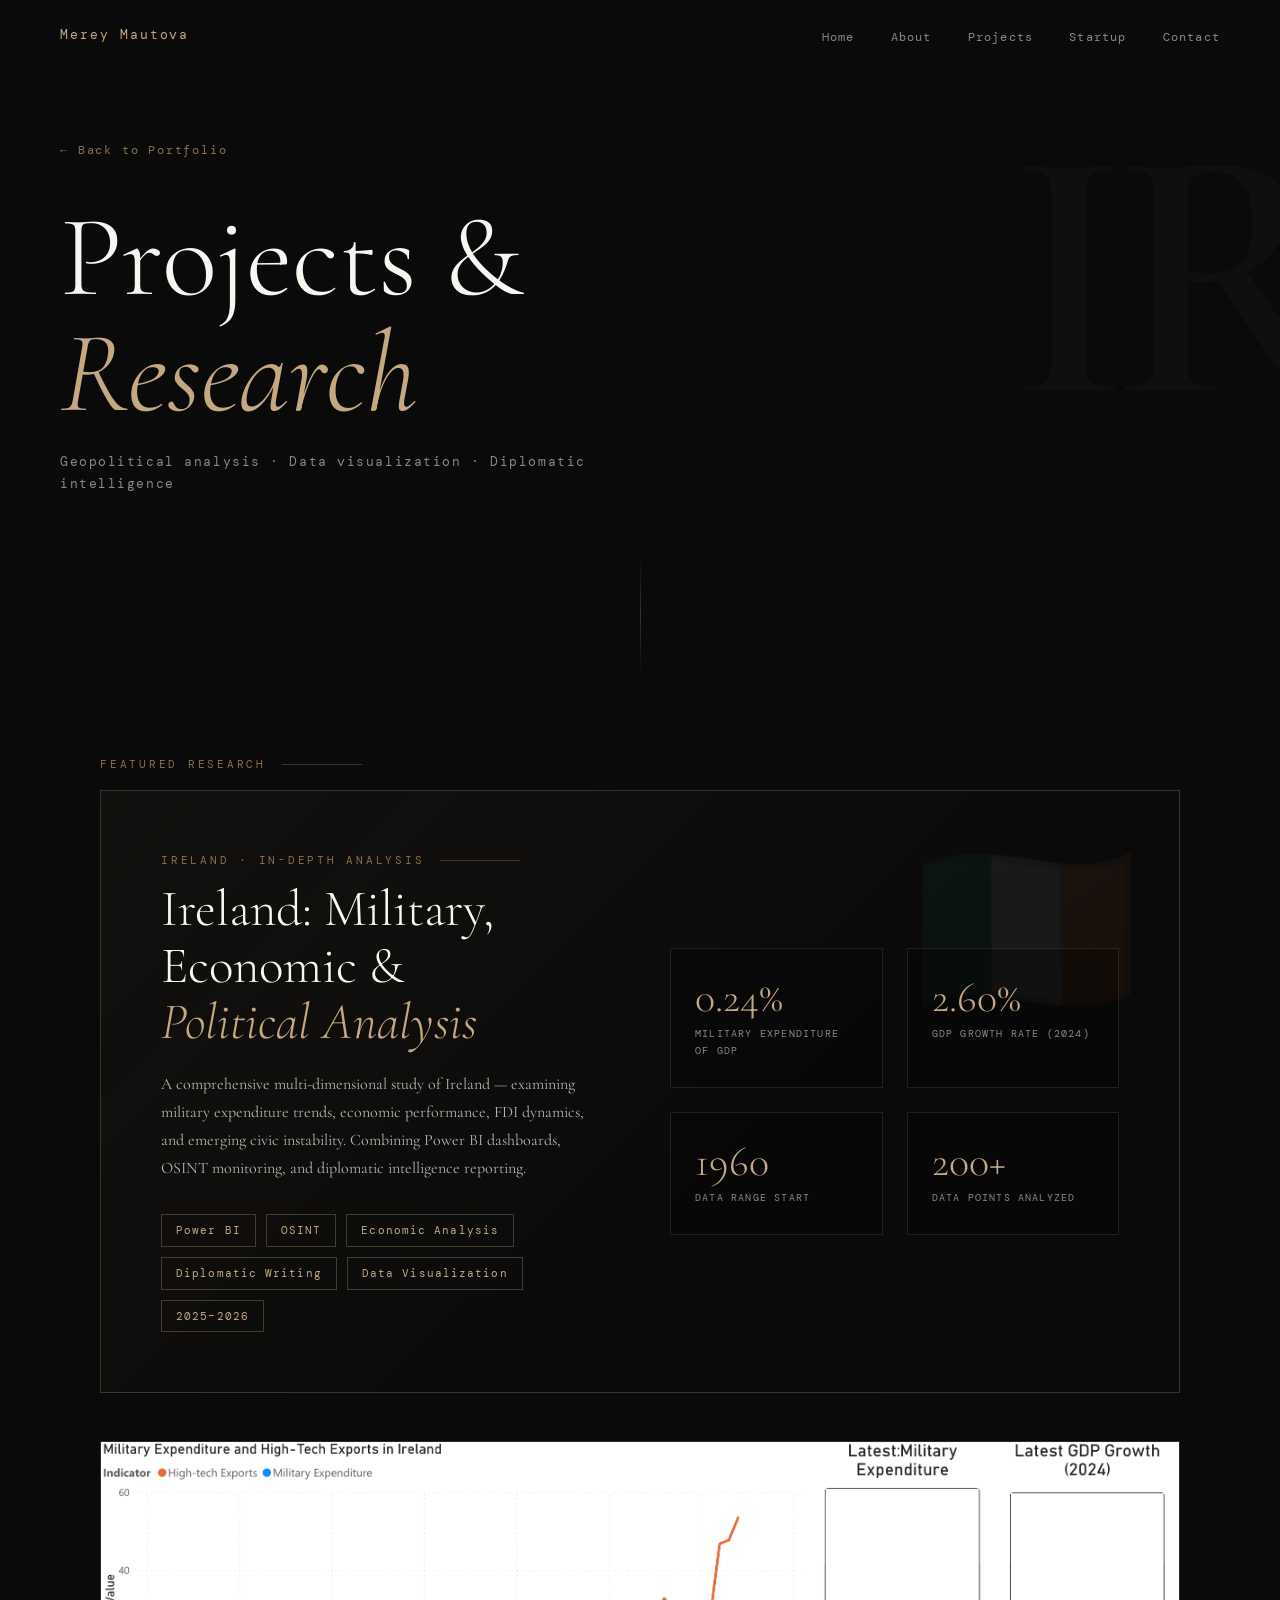
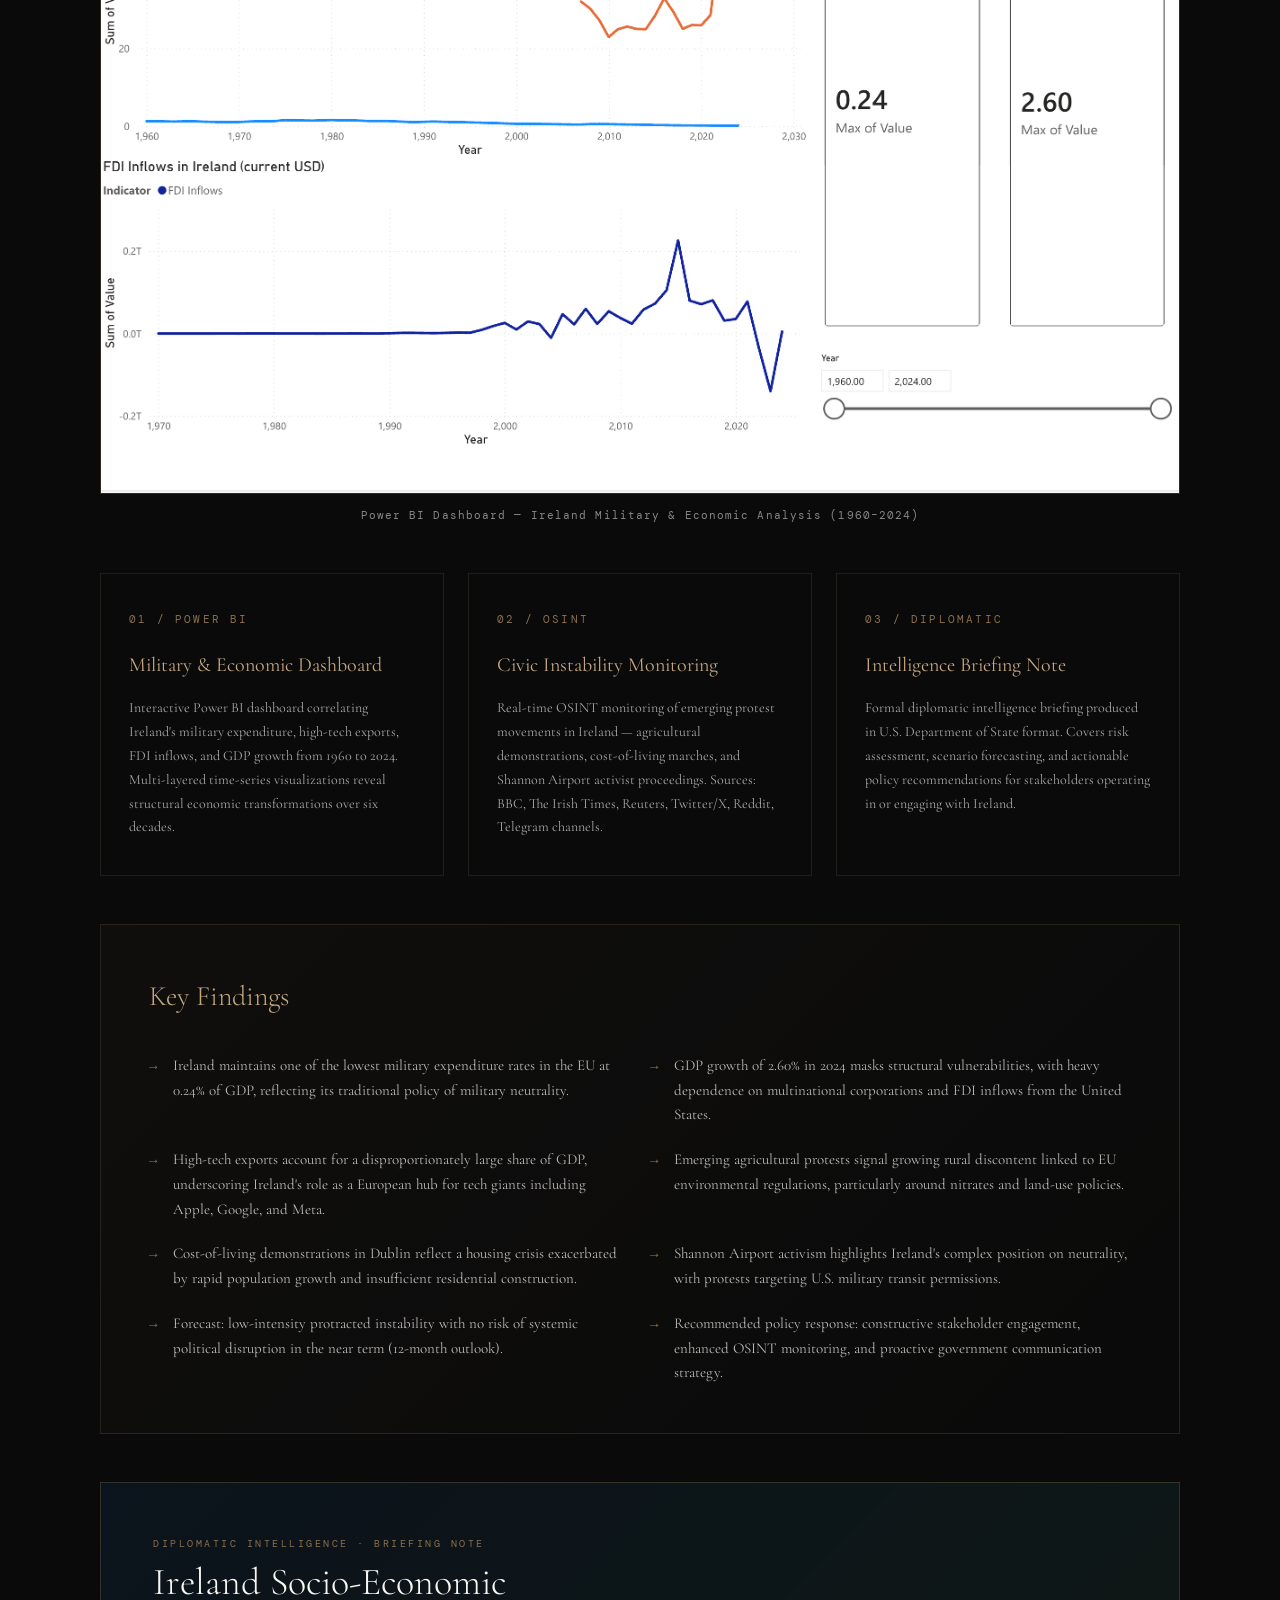
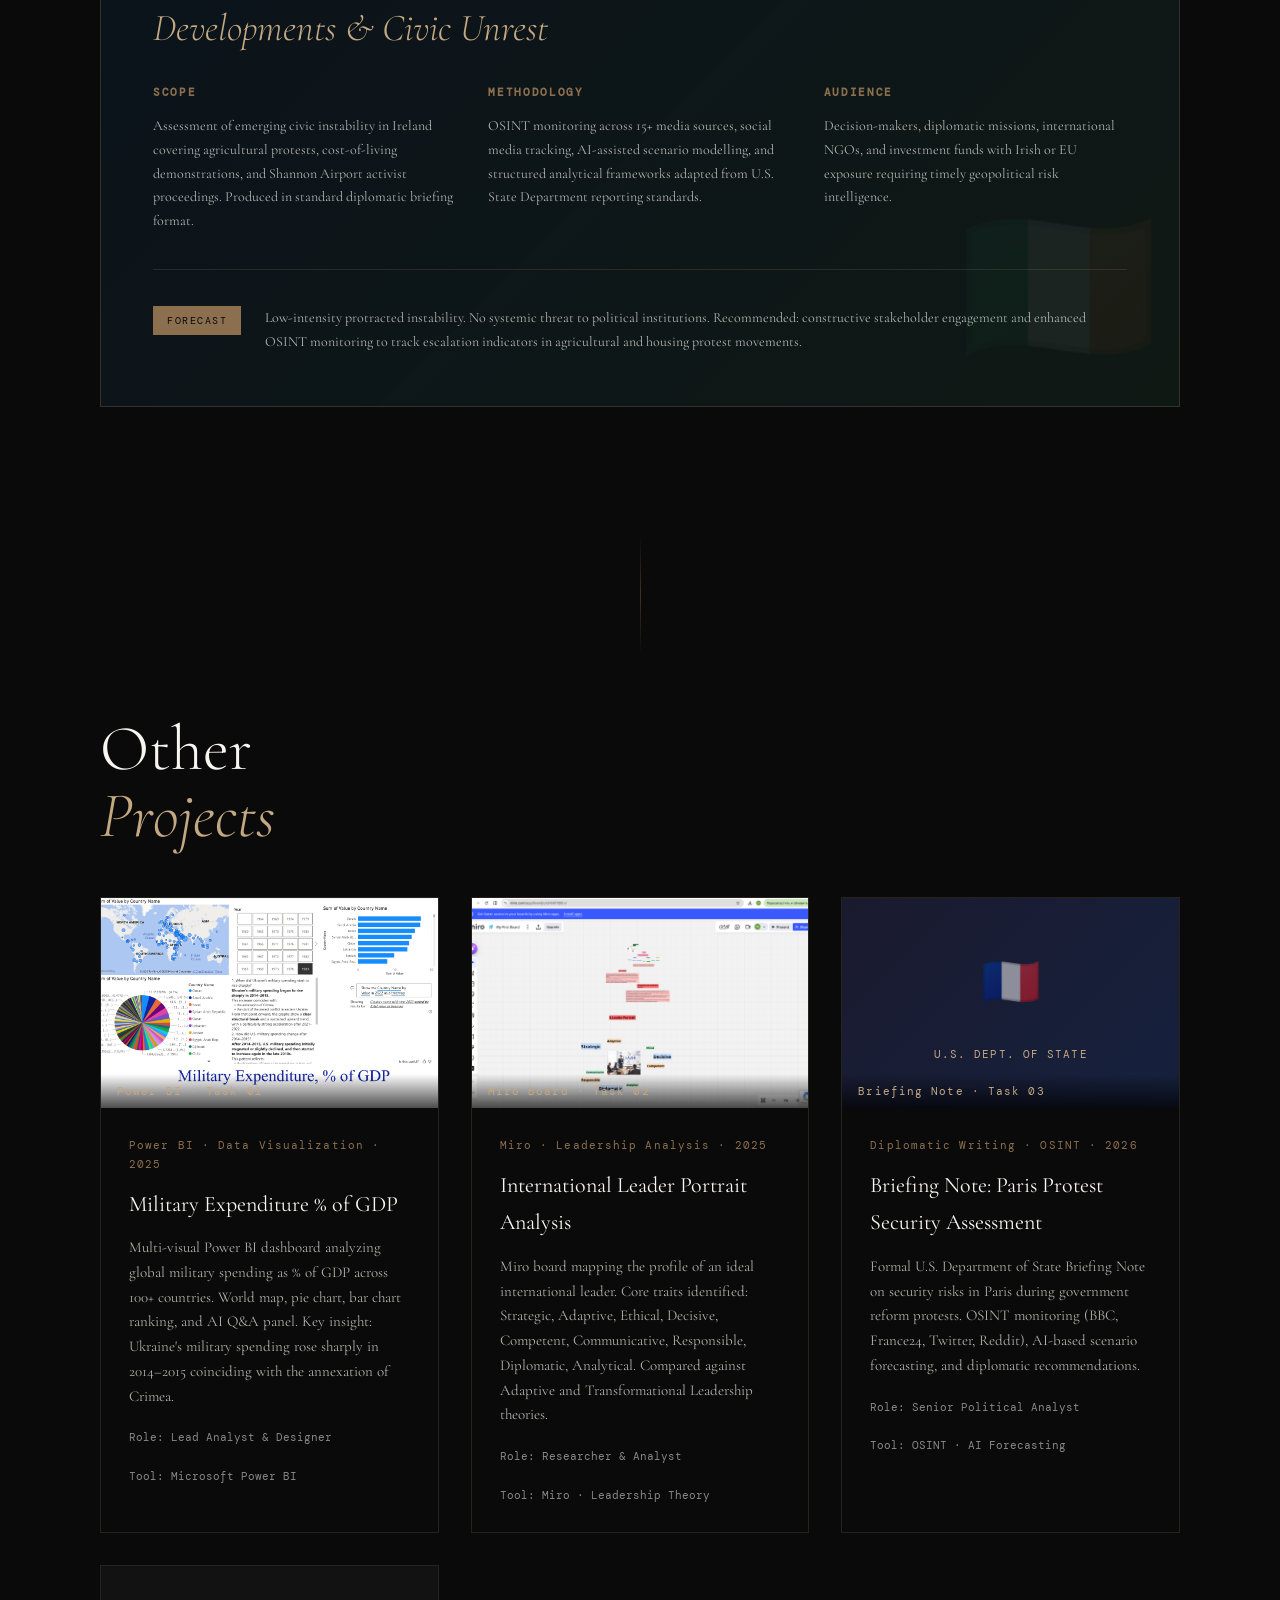
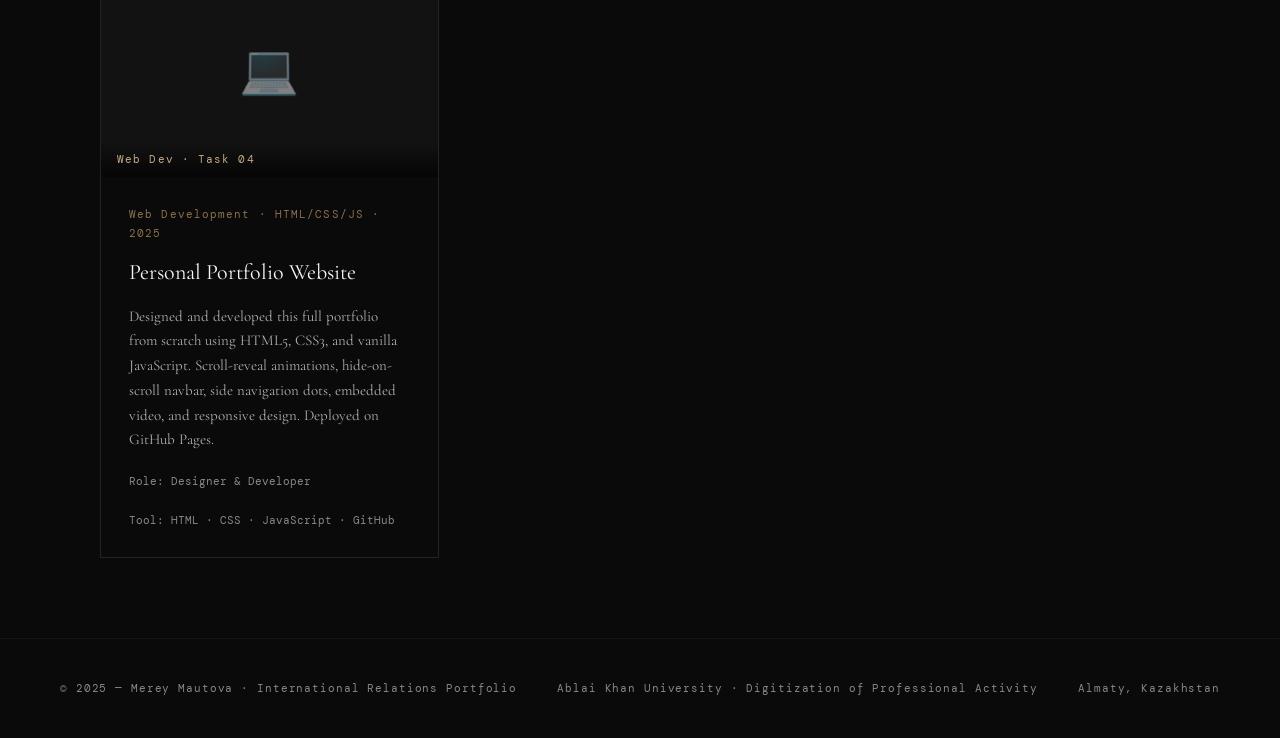
==== commit 01e2b5cb: "Fix task screenshots, add comprehensive startup analysis with heatmap and competitive table Co-Autho" ====
--- a/projects.html
+++ b/projects.html
@@ -441,7 +441,7 @@
   <!-- DASHBOARD IMAGE -->
   <div class="dashboard-wrap reveal">
     <div class="dashboard-img-frame">
-      <img src="таск1.png" alt="Ireland Power BI Dashboard">
+      <img src="Снимок%20экрана%202026-02-28%20в%2017.43.50.png" alt="Ireland Power BI Dashboard">
     </div>
     <p class="dashboard-caption">Power BI Dashboard — Ireland Military & Economic Analysis (1960–2024)</p>
   </div>
@@ -517,7 +517,7 @@
     <!-- Military Expenditure Global -->
     <div class="project-card reveal">
       <div class="project-img">
-        <img src="Снимок%20экрана%202026-02-28%20в%2017.43.50.png" alt="Power BI Military Expenditure % of GDP">
+        <img src="таск1.png" alt="Power BI Military Expenditure % of GDP">
         <div class="project-overlay">Power BI · Task 01</div>
       </div>
       <div class="project-info">
--- a/style.css
+++ b/style.css
@@ -625,6 +625,150 @@
 }
 .startup-block:hover .startup-block-img img { transform: scale(1.03); }
 
+/* ══════════════════════════════════
+   STARTUP EXTENDED
+══════════════════════════════════ */
+
+/* Dashboard preview */
+.startup-dashboard-wrap {
+  margin-bottom: 48px;
+}
+.startup-dash-label {
+  font-family: var(--font-mono);
+  font-size: 11px;
+  letter-spacing: 0.2em;
+  color: var(--accent);
+  text-transform: uppercase;
+  margin-bottom: 16px;
+}
+.startup-dash-frame {
+  border: 1px solid rgba(196,168,130,0.2);
+  overflow: hidden;
+}
+.startup-dash-frame img {
+  width: 100%;
+  display: block;
+  transition: transform 0.5s;
+}
+.startup-dash-frame:hover img { transform: scale(1.02); }
+.startup-dash-meta {
+  display: flex;
+  gap: 32px;
+  flex-wrap: wrap;
+  margin-top: 12px;
+  font-family: var(--font-mono);
+  font-size: 11px;
+  color: var(--accent2);
+  letter-spacing: 0.1em;
+}
+
+/* Key Metrics Row */
+.startup-metrics {
+  display: grid;
+  grid-template-columns: repeat(4, 1fr);
+  gap: 24px;
+  margin-bottom: 48px;
+}
+.startup-metric {
+  border: 1px solid rgba(196,168,130,0.15);
+  padding: 28px 20px;
+  text-align: center;
+  background: rgba(0,0,0,0.2);
+  transition: border-color 0.3s;
+}
+.startup-metric:hover { border-color: rgba(196,168,130,0.4); }
+.sm-num {
+  font-family: var(--font-serif);
+  font-size: 40px;
+  font-weight: 300;
+  color: var(--accent2);
+  line-height: 1;
+  margin-bottom: 8px;
+}
+.sm-label {
+  font-family: var(--font-mono);
+  font-size: 10px;
+  color: var(--gray);
+  letter-spacing: 0.1em;
+  text-transform: uppercase;
+  line-height: 1.4;
+}
+
+/* Heatmap */
+.startup-heatmap-wrap {
+  margin-top: 48px;
+  margin-bottom: 48px;
+}
+.startup-heatmap-caption {
+  font-family: var(--font-mono);
+  font-size: 11px;
+  color: var(--gray);
+  letter-spacing: 0.08em;
+  margin-top: 14px;
+  line-height: 1.7;
+  text-align: center;
+  max-width: 800px;
+  margin-left: auto;
+  margin-right: auto;
+}
+
+/* Competitive Table */
+.startup-compete {
+  margin-top: 48px;
+  border: 1px solid rgba(196,168,130,0.15);
+  padding: 48px;
+  background: linear-gradient(135deg, rgba(139,111,78,0.04), transparent);
+}
+.startup-compete-title {
+  font-family: var(--font-serif);
+  font-size: clamp(28px, 4vw, 44px);
+  font-weight: 300;
+  margin-bottom: 32px;
+}
+.startup-compete-title em { color: var(--accent2); font-style: italic; }
+.startup-compete-grid {
+  display: flex;
+  flex-direction: column;
+  gap: 0;
+  border: 1px solid rgba(196,168,130,0.15);
+  overflow-x: auto;
+}
+.compete-row {
+  display: grid;
+  grid-template-columns: 1.5fr 1fr 1fr 1fr 1fr;
+  padding: 14px 20px;
+  border-bottom: 1px solid rgba(196,168,130,0.08);
+  font-size: 14px;
+  align-items: center;
+  transition: background 0.2s;
+}
+.compete-row:last-child { border-bottom: none; }
+.compete-row:hover { background: rgba(139,111,78,0.05); }
+.compete-header {
+  font-family: var(--font-mono);
+  font-size: 10px;
+  letter-spacing: 0.15em;
+  color: var(--accent);
+  text-transform: uppercase;
+  background: rgba(0,0,0,0.3);
+}
+.compete-us {
+  background: rgba(139,111,78,0.08);
+  border-left: 2px solid var(--accent);
+}
+.compete-yes { color: #7bc47f; font-family: var(--font-mono); font-size: 12px; }
+.compete-no { color: rgba(248,246,241,0.35); font-family: var(--font-mono); font-size: 12px; }
+.compete-partial { color: var(--accent2); font-family: var(--font-mono); font-size: 12px; }
+
+/* ── RESPONSIVE ── */
+@media (max-width: 900px) {
+  .startup-metrics { grid-template-columns: repeat(2, 1fr); }
+  .startup-compete { padding: 28px 20px; }
+  .compete-row { grid-template-columns: 1.2fr 1fr 1fr; font-size: 12px; }
+  .compete-row span:nth-child(4),
+  .compete-row span:nth-child(5) { display: none; }
+}
+
 /* ── RESPONSIVE ── */
 @media (max-width: 900px) {
   section { padding: 100px 32px 60px; }
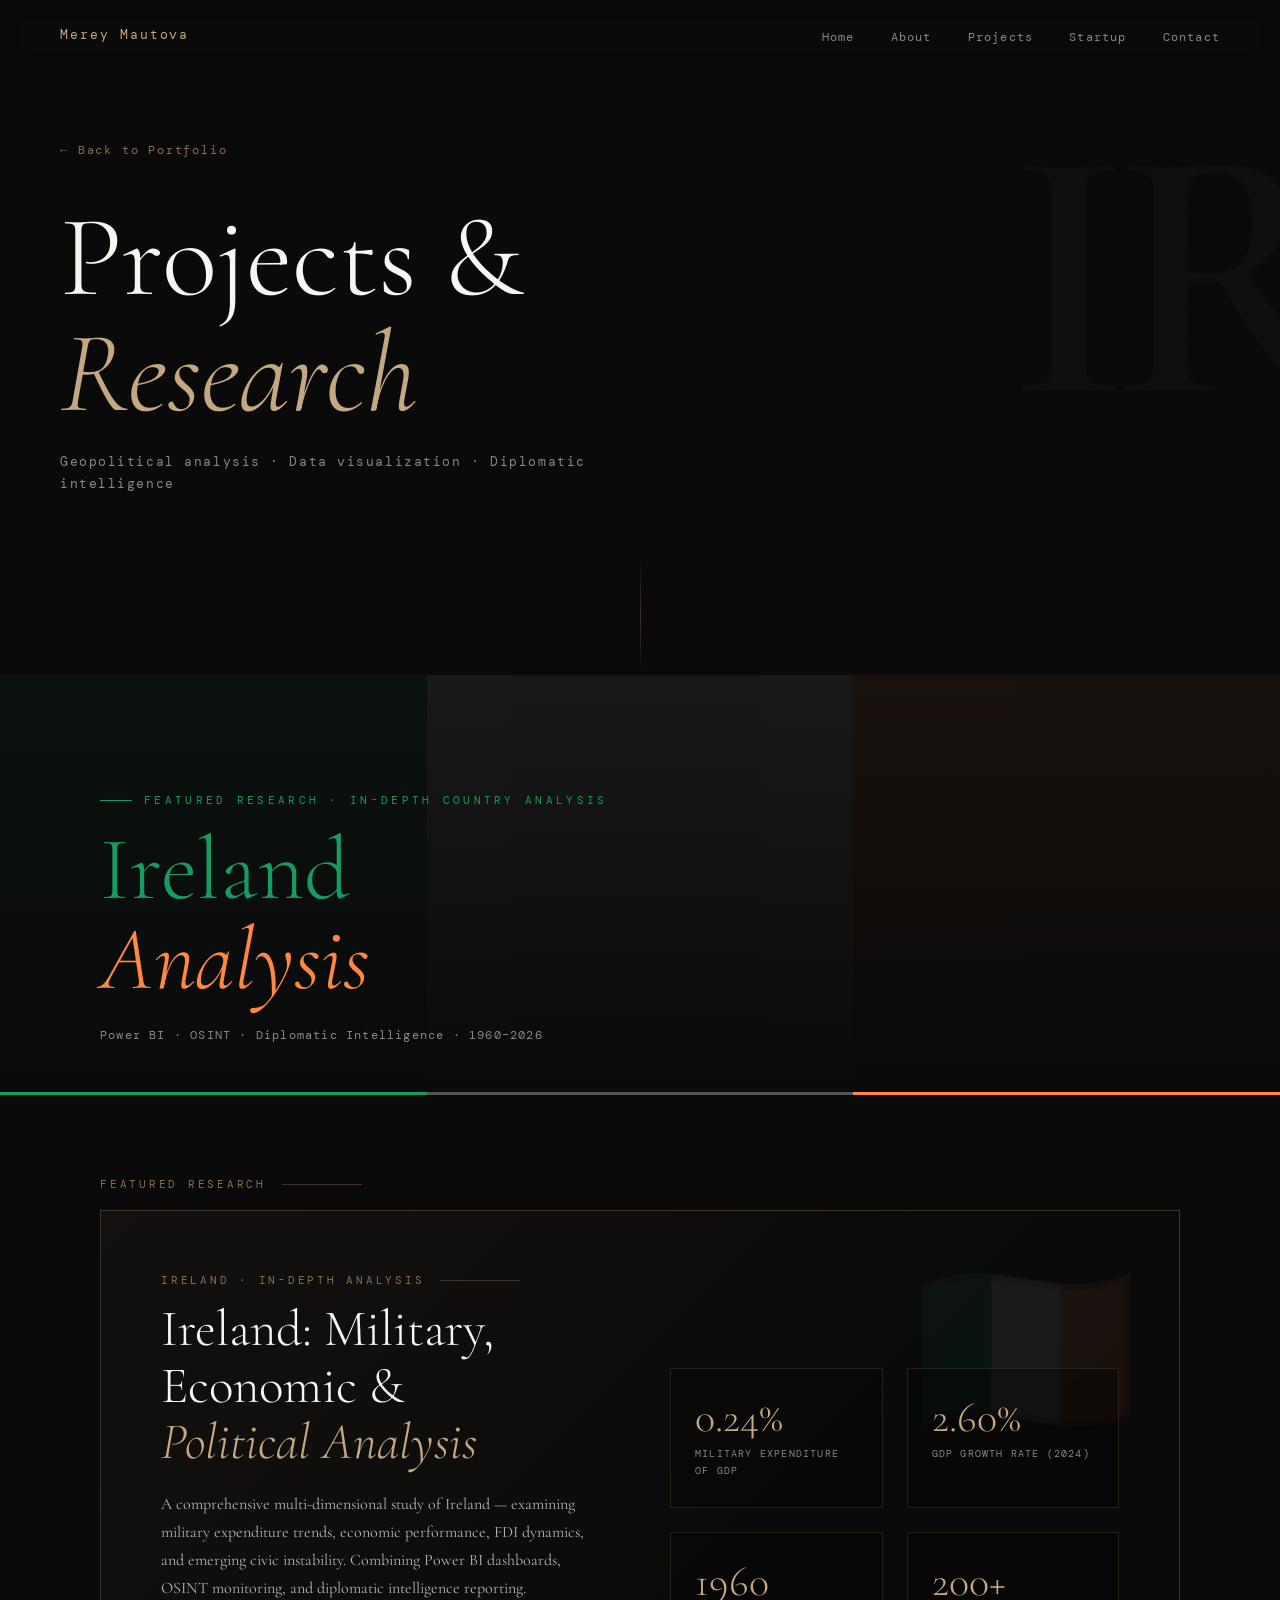
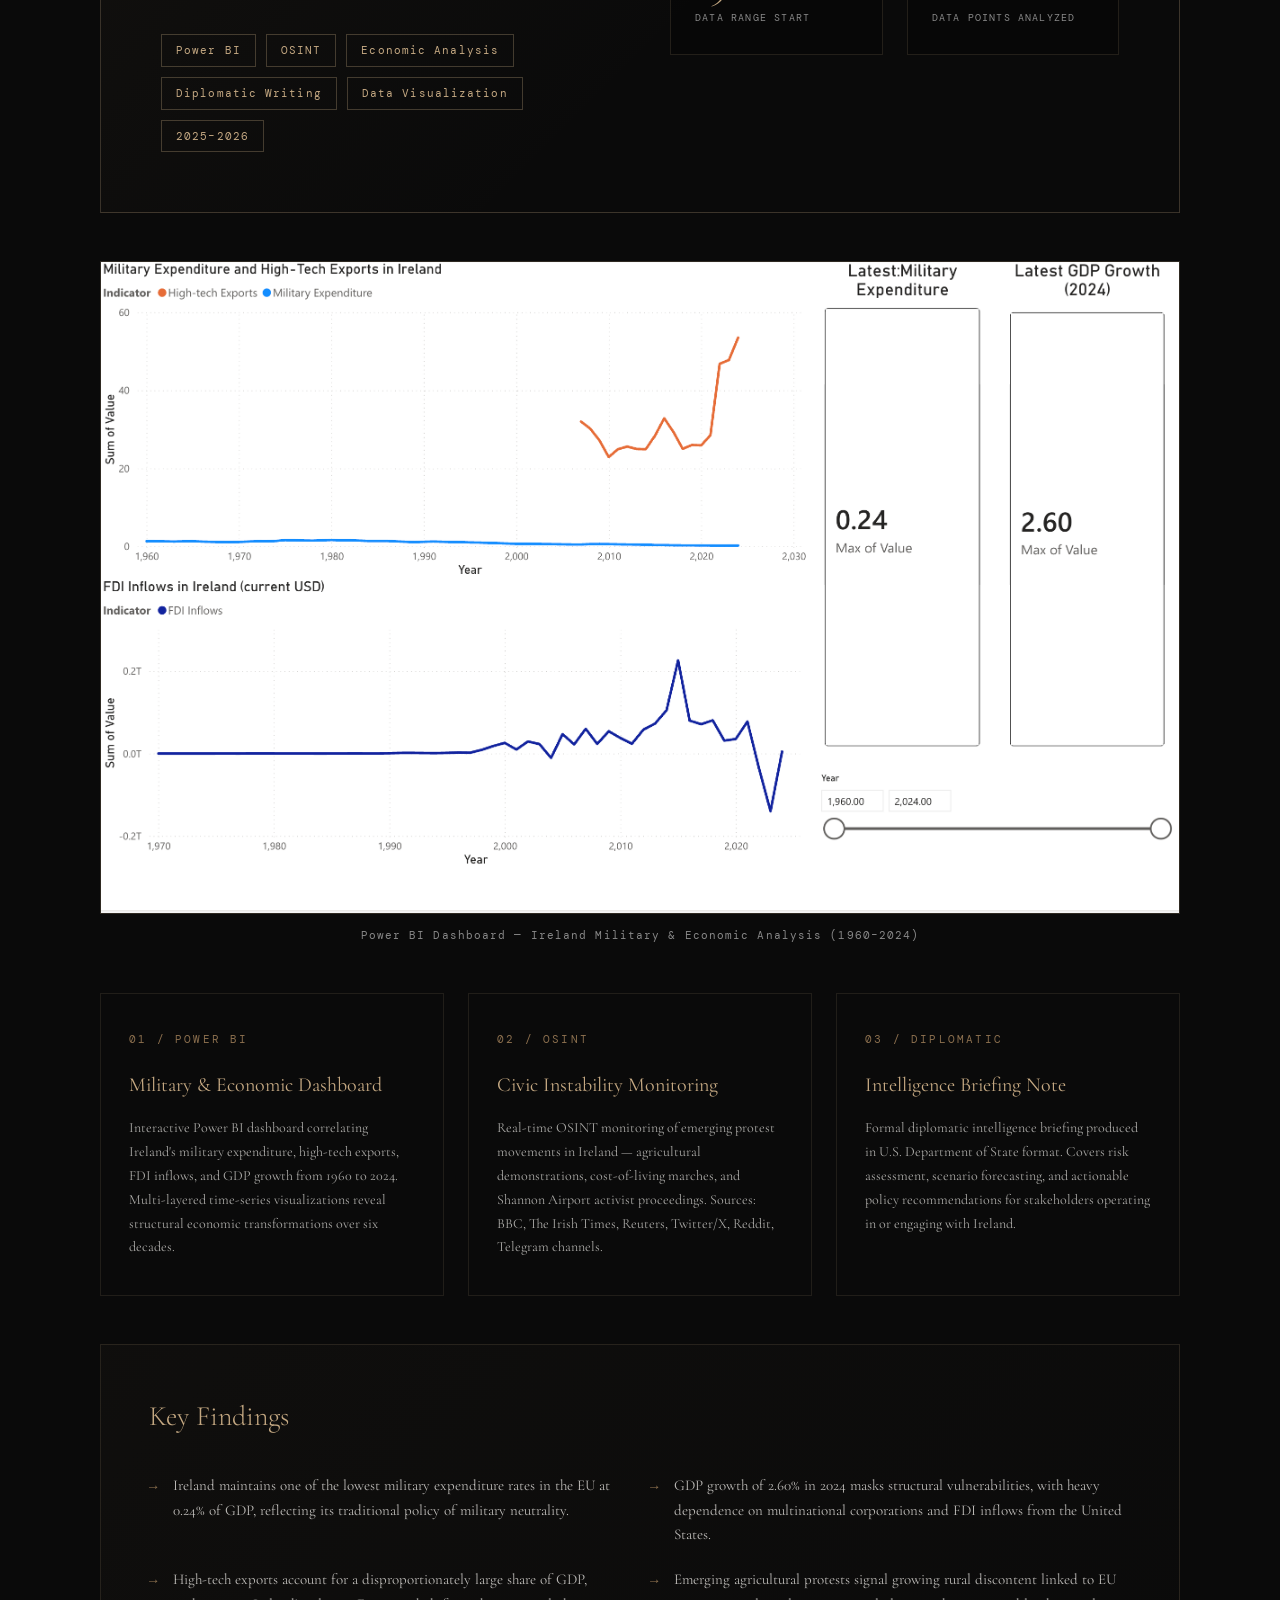
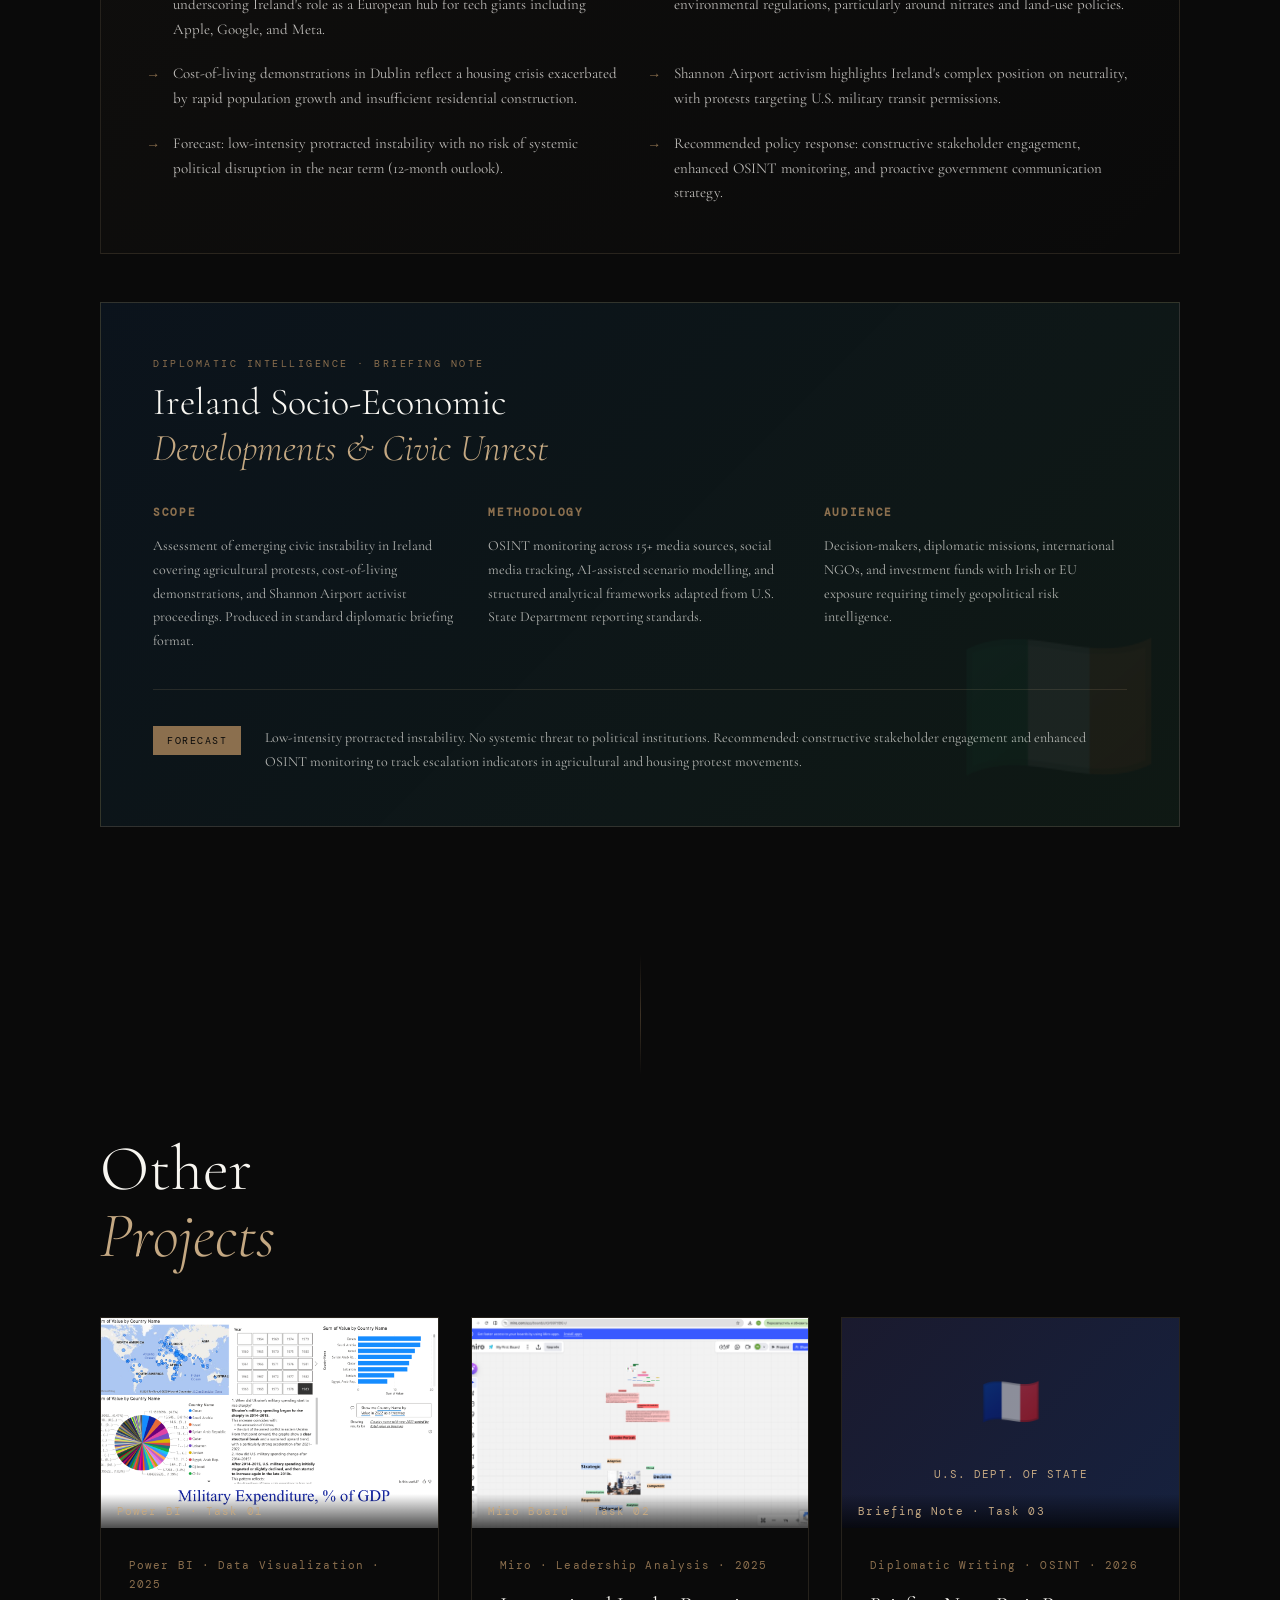
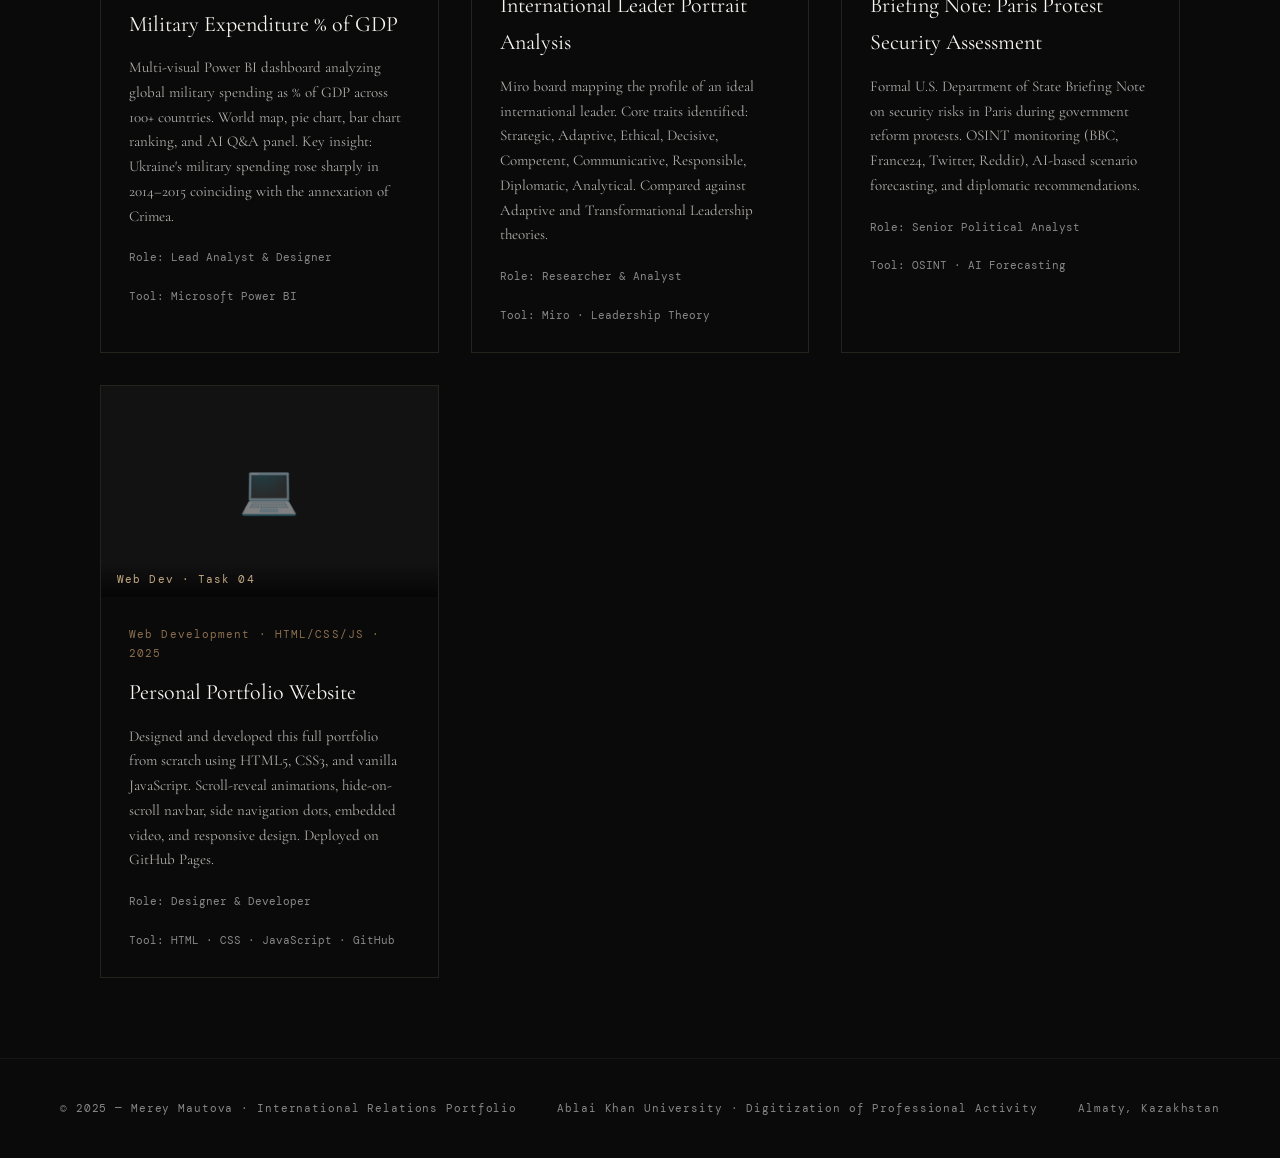
==== commit 2d6f6e84: "Add project modals with reports, cinematic video player, Ireland flag hero, remove emojis and GitHub" ====
--- a/projects.html
+++ b/projects.html
@@ -370,6 +370,84 @@
       .findings-wrap { padding: 28px 20px; }
       .other-projects { padding: 32px 20px 48px; }
     }
+    /* ── IRELAND FLAG HERO ── */
+    .ireland-flag-hero {
+      position: relative;
+      min-height: 420px;
+      display: flex;
+      align-items: flex-end;
+      overflow: hidden;
+      margin: 0;
+    }
+    .ireland-flag-stripes {
+      position: absolute;
+      inset: 0;
+      display: grid;
+      grid-template-columns: 1fr 1fr 1fr;
+      opacity: 0.07;
+    }
+    .ifs-green { background: #169b62; }
+    .ifs-white { background: #fff; }
+    .ifs-orange { background: #ff883e; }
+    .ireland-flag-overlay {
+      position: absolute;
+      inset: 0;
+      background: linear-gradient(to top, rgba(10,10,10,1) 0%, rgba(10,10,10,0.6) 50%, rgba(10,10,10,0.2) 100%);
+    }
+    .ireland-flag-content {
+      position: relative;
+      z-index: 2;
+      padding: 60px 60px 50px;
+      max-width: 1200px;
+      width: 100%;
+      margin: 0 auto;
+    }
+    .ireland-flag-eyebrow {
+      font-family: var(--font-mono);
+      font-size: 11px;
+      letter-spacing: 0.3em;
+      color: #169b62;
+      text-transform: uppercase;
+      margin-bottom: 16px;
+      display: flex;
+      align-items: center;
+      gap: 12px;
+    }
+    .ireland-flag-eyebrow::before {
+      content: '';
+      width: 32px;
+      height: 1px;
+      background: #169b62;
+    }
+    .ireland-flag-title {
+      font-size: clamp(44px, 7vw, 96px);
+      font-weight: 300;
+      line-height: 1;
+      margin-bottom: 20px;
+    }
+    .ireland-flag-title .ie-green { color: #169b62; }
+    .ireland-flag-title .ie-orange { color: #ff883e; font-style: italic; }
+    .ireland-flag-desc {
+      font-family: var(--font-mono);
+      font-size: 12px;
+      letter-spacing: 0.1em;
+      color: var(--gray);
+      max-width: 500px;
+    }
+    .ireland-flag-bar {
+      position: absolute;
+      bottom: 0; left: 0; right: 0;
+      height: 3px;
+      display: grid;
+      grid-template-columns: 1fr 1fr 1fr;
+    }
+    .ireland-flag-bar span:nth-child(1) { background: #169b62; }
+    .ireland-flag-bar span:nth-child(2) { background: rgba(255,255,255,0.3); }
+    .ireland-flag-bar span:nth-child(3) { background: #ff883e; }
+
+    @media (max-width: 600px) {
+      .ireland-flag-content { padding: 40px 20px 36px; }
+    }
   </style>
 </head>
 <body>
@@ -395,6 +473,25 @@
 </div>
 
 <div class="divider"></div>
+
+<!-- ══════════════ IRELAND FLAG HERO ══════════════ -->
+<div class="ireland-flag-hero">
+  <div class="ireland-flag-stripes">
+    <div class="ifs-green"></div>
+    <div class="ifs-white"></div>
+    <div class="ifs-orange"></div>
+  </div>
+  <div class="ireland-flag-overlay"></div>
+  <div class="ireland-flag-content">
+    <div class="ireland-flag-eyebrow">Featured Research · In-Depth Country Analysis</div>
+    <h2 class="ireland-flag-title">
+      <span class="ie-green">Ireland</span><br>
+      <em class="ie-orange">Analysis</em>
+    </h2>
+    <p class="ireland-flag-desc">Power BI · OSINT · Diplomatic Intelligence · 1960–2026</p>
+  </div>
+  <div class="ireland-flag-bar"><span></span><span></span><span></span></div>
+</div>
 
 <!-- ══════════════ IRELAND FEATURE ══════════════ -->
 <div class="ireland-feature">
--- a/style.css
+++ b/style.css
@@ -769,6 +769,411 @@
   .compete-row span:nth-child(5) { display: none; }
 }
 
+/* ══════════════════════════════════
+   CINEMATIC VIDEO
+══════════════════════════════════ */
+.video-cinematic {
+  margin: 60px 0 0;
+  background: linear-gradient(135deg, rgba(139,111,78,0.06), transparent 60%);
+  border: 1px solid rgba(196,168,130,0.12);
+  overflow: hidden;
+}
+.video-cinematic-inner {
+  display: grid;
+  grid-template-columns: 1fr 1.5fr;
+  gap: 0;
+  min-height: 360px;
+}
+.video-cinematic-left {
+  padding: 52px 48px;
+  display: flex;
+  flex-direction: column;
+  justify-content: center;
+  border-right: 1px solid rgba(196,168,130,0.1);
+}
+.vc-label {
+  font-family: var(--font-mono);
+  font-size: 10px;
+  letter-spacing: 0.25em;
+  color: var(--accent);
+  text-transform: uppercase;
+  margin-bottom: 20px;
+}
+.vc-title {
+  font-family: var(--font-serif);
+  font-size: clamp(28px, 3.5vw, 48px);
+  font-weight: 300;
+  line-height: 1.1;
+  margin-bottom: 16px;
+}
+.vc-title em { color: var(--accent2); font-style: italic; }
+.vc-desc {
+  font-size: 14px;
+  color: rgba(248,246,241,0.6);
+  line-height: 1.7;
+  margin-bottom: 32px;
+  max-width: 320px;
+}
+.vc-stats { display: flex; gap: 28px; }
+.vc-stat { display: flex; flex-direction: column; gap: 3px; }
+.vc-stat-n {
+  font-family: var(--font-serif);
+  font-size: 32px;
+  font-weight: 300;
+  color: var(--accent2);
+  line-height: 1;
+}
+.vc-stat-l {
+  font-family: var(--font-mono);
+  font-size: 9px;
+  color: var(--gray);
+  letter-spacing: 0.12em;
+  text-transform: uppercase;
+}
+.video-cinematic-right {
+  position: relative;
+  background: #000;
+}
+.vc-frame {
+  position: relative;
+  width: 100%;
+  height: 100%;
+  min-height: 320px;
+}
+.vc-frame video {
+  width: 100%;
+  height: 100%;
+  display: block;
+  object-fit: cover;
+}
+.vc-overlay {
+  position: absolute;
+  inset: 0;
+  display: flex;
+  align-items: center;
+  justify-content: center;
+  background: rgba(0,0,0,0.35);
+  transition: background 0.3s;
+  cursor: pointer;
+}
+.vc-overlay.playing { background: transparent; }
+.vc-overlay.playing .vc-play-btn { opacity: 0; pointer-events: none; }
+.vc-play-btn {
+  width: 72px; height: 72px;
+  border-radius: 50%;
+  background: rgba(139,111,78,0.9);
+  border: 2px solid rgba(196,168,130,0.6);
+  display: flex;
+  align-items: center;
+  justify-content: center;
+  color: #fff;
+  transition: all 0.3s;
+  cursor: pointer;
+}
+.vc-play-btn svg { width: 32px; height: 32px; margin-left: 4px; }
+.vc-play-btn:hover { transform: scale(1.1); background: var(--accent2); }
+.vc-progress-bar {
+  position: absolute;
+  bottom: 36px; left: 0; right: 0;
+  height: 2px;
+  background: rgba(255,255,255,0.15);
+  cursor: pointer;
+  transition: height 0.2s;
+  z-index: 3;
+}
+.vc-progress-bar:hover { height: 4px; }
+.vc-progress-fill {
+  height: 100%;
+  background: var(--accent2);
+  width: 0%;
+  transition: width 0.1s linear;
+}
+.vc-bottom-bar {
+  position: absolute;
+  bottom: 0; left: 0; right: 0;
+  padding: 6px 14px;
+  background: linear-gradient(transparent, rgba(0,0,0,0.7));
+  display: flex;
+  align-items: center;
+  justify-content: space-between;
+  z-index: 3;
+}
+.vc-time {
+  font-family: var(--font-mono);
+  font-size: 10px;
+  color: rgba(255,255,255,0.6);
+}
+.vc-controls { display: flex; gap: 4px; }
+.vc-ctrl {
+  background: none;
+  border: none;
+  color: rgba(255,255,255,0.6);
+  cursor: pointer;
+  padding: 4px;
+  display: flex;
+  align-items: center;
+  transition: color 0.2s;
+}
+.vc-ctrl:hover { color: var(--accent2); }
+.vc-corner-label {
+  position: absolute;
+  top: 14px; right: 14px;
+  font-family: var(--font-mono);
+  font-size: 9px;
+  letter-spacing: 0.15em;
+  color: rgba(196,168,130,0.4);
+  text-transform: uppercase;
+}
+
+/* ══════════════════════════════════
+   PROJECT MODALS
+══════════════════════════════════ */
+.project-card { cursor: pointer; }
+.project-open-hint {
+  position: absolute;
+  top: 12px; right: 12px;
+  font-family: var(--font-mono);
+  font-size: 10px;
+  letter-spacing: 0.1em;
+  color: var(--accent2);
+  background: rgba(10,10,10,0.85);
+  padding: 5px 10px;
+  border: 1px solid rgba(196,168,130,0.3);
+  opacity: 0;
+  transition: opacity 0.3s;
+}
+.project-card:hover .project-open-hint { opacity: 1; }
+
+/* placeholder text instead of emoji */
+.placeholder-flag {
+  font-family: var(--font-mono);
+  font-size: 22px;
+  font-weight: 400;
+  letter-spacing: 0.05em;
+  color: var(--accent2);
+  margin-bottom: 6px;
+}
+.placeholder-sub {
+  font-family: var(--font-mono);
+  font-size: 10px;
+  letter-spacing: 0.15em;
+  color: rgba(196,168,130,0.5);
+  text-transform: uppercase;
+}
+
+/* startup icon label instead of emoji */
+.startup-icon-label {
+  font-family: var(--font-mono);
+  font-size: 11px;
+  letter-spacing: 0.2em;
+  color: var(--accent);
+  margin-bottom: 12px;
+}
+
+.modal {
+  position: fixed;
+  inset: 0;
+  z-index: 1000;
+  display: flex;
+  align-items: center;
+  justify-content: center;
+  padding: 20px;
+  opacity: 0;
+  pointer-events: none;
+  transition: opacity 0.35s ease;
+}
+.modal.open { opacity: 1; pointer-events: all; }
+.modal-backdrop {
+  position: absolute;
+  inset: 0;
+  background: rgba(0,0,0,0.88);
+  backdrop-filter: blur(6px);
+}
+.modal-box {
+  position: relative;
+  z-index: 1;
+  background: #0f0f0f;
+  border: 1px solid rgba(196,168,130,0.2);
+  max-width: 760px;
+  width: 100%;
+  max-height: 90vh;
+  overflow-y: auto;
+  transform: translateY(24px);
+  transition: transform 0.35s ease;
+}
+.modal.open .modal-box { transform: translateY(0); }
+.modal-close {
+  position: absolute;
+  top: 20px; right: 20px;
+  background: none;
+  border: 1px solid rgba(196,168,130,0.2);
+  color: var(--gray);
+  width: 32px; height: 32px;
+  display: flex;
+  align-items: center;
+  justify-content: center;
+  cursor: pointer;
+  font-size: 14px;
+  transition: all 0.2s;
+  z-index: 2;
+}
+.modal-close:hover { color: var(--white); border-color: var(--accent2); }
+.modal-tag {
+  font-family: var(--font-mono);
+  font-size: 10px;
+  letter-spacing: 0.2em;
+  color: var(--accent);
+  text-transform: uppercase;
+  padding: 24px 32px 0;
+}
+.modal-title {
+  font-size: clamp(28px, 4vw, 44px);
+  font-weight: 300;
+  line-height: 1.1;
+  padding: 12px 32px 24px;
+  margin: 0;
+}
+.modal-title em { color: var(--accent2); font-style: italic; }
+.modal-img-wrap {
+  width: 100%;
+  overflow: hidden;
+  border-top: 1px solid rgba(196,168,130,0.1);
+  border-bottom: 1px solid rgba(196,168,130,0.1);
+}
+.modal-img-wrap img { width: 100%; display: block; }
+.modal-body { padding: 32px; }
+.modal-section { margin-bottom: 28px; }
+.modal-section p { font-size: 15px; color: rgba(248,246,241,0.75); line-height: 1.75; }
+.modal-section-label {
+  font-family: var(--font-mono);
+  font-size: 10px;
+  letter-spacing: 0.2em;
+  color: var(--accent);
+  text-transform: uppercase;
+  margin-bottom: 12px;
+}
+.modal-list {
+  list-style: none;
+  display: flex;
+  flex-direction: column;
+  gap: 10px;
+}
+.modal-list li {
+  font-size: 14px;
+  color: rgba(248,246,241,0.72);
+  line-height: 1.65;
+  padding-left: 20px;
+  position: relative;
+}
+.modal-list li::before {
+  content: '→';
+  position: absolute;
+  left: 0;
+  color: var(--accent);
+  font-family: var(--font-mono);
+  font-size: 12px;
+}
+.modal-list strong { color: var(--accent2); font-weight: 400; }
+.modal-stats-row {
+  display: flex;
+  gap: 24px;
+  flex-wrap: wrap;
+  margin-bottom: 28px;
+  padding: 20px;
+  border: 1px solid rgba(196,168,130,0.12);
+  background: rgba(0,0,0,0.2);
+}
+.modal-stat { text-align: center; flex: 1; }
+.ms-num {
+  font-family: var(--font-serif);
+  font-size: 36px;
+  font-weight: 300;
+  color: var(--accent2);
+  line-height: 1;
+  display: block;
+}
+.ms-label {
+  font-family: var(--font-mono);
+  font-size: 10px;
+  color: var(--gray);
+  letter-spacing: 0.1em;
+  text-transform: uppercase;
+  margin-top: 4px;
+  display: block;
+}
+.modal-traits-grid {
+  display: flex;
+  flex-wrap: wrap;
+  gap: 8px;
+  margin-top: 4px;
+}
+.modal-trait {
+  font-family: var(--font-mono);
+  font-size: 11px;
+  letter-spacing: 0.08em;
+  padding: 6px 14px;
+  border: 1px solid rgba(196,168,130,0.25);
+  color: var(--accent2);
+}
+.modal-briefing-header {
+  margin: 0 32px 24px;
+  padding: 16px 20px;
+  border: 1px solid rgba(196,168,130,0.15);
+  background: rgba(139,111,78,0.04);
+}
+.mbh-line {
+  font-family: var(--font-mono);
+  font-size: 10px;
+  letter-spacing: 0.2em;
+  color: var(--accent);
+  text-transform: uppercase;
+  line-height: 1.8;
+}
+.modal-forecast-box {
+  border-left: 2px solid var(--accent);
+  padding: 16px 20px;
+  margin-bottom: 28px;
+  background: rgba(139,111,78,0.05);
+}
+.mfb-label {
+  font-family: var(--font-mono);
+  font-size: 10px;
+  letter-spacing: 0.2em;
+  color: var(--accent);
+  text-transform: uppercase;
+  margin-bottom: 8px;
+}
+.modal-forecast-box p { font-size: 14px; color: rgba(248,246,241,0.72); line-height: 1.7; }
+.modal-meta-row {
+  display: grid;
+  grid-template-columns: repeat(4, 1fr);
+  gap: 1px;
+  background: rgba(196,168,130,0.1);
+  border: 1px solid rgba(196,168,130,0.1);
+}
+.modal-meta-item {
+  display: flex;
+  flex-direction: column;
+  gap: 4px;
+  padding: 14px 16px;
+  background: #0f0f0f;
+}
+.mmi-label {
+  font-family: var(--font-mono);
+  font-size: 9px;
+  letter-spacing: 0.15em;
+  color: var(--accent);
+  text-transform: uppercase;
+}
+.mmi-val {
+  font-family: var(--font-mono);
+  font-size: 12px;
+  color: var(--white);
+}
+/* scrollbar inside modal */
+.modal-box::-webkit-scrollbar { width: 3px; }
+.modal-box::-webkit-scrollbar-thumb { background: var(--accent); }
+
 /* ── RESPONSIVE ── */
 @media (max-width: 900px) {
   section { padding: 100px 32px 60px; }
@@ -780,10 +1185,22 @@
   .video-section-inner { grid-template-columns: 1fr; gap: 32px; }
   .video-stats { gap: 20px; }
 }
+@media (max-width: 900px) {
+  .video-cinematic-inner { grid-template-columns: 1fr; }
+  .video-cinematic-left { border-right: none; border-bottom: 1px solid rgba(196,168,130,0.1); padding: 32px 28px; }
+  .vc-frame { min-height: 240px; }
+  .modal-meta-row { grid-template-columns: repeat(2, 1fr); }
+  .modal-briefing-header { margin: 0 20px 20px; }
+  .modal-body { padding: 20px; }
+  .modal-title { padding: 12px 20px 20px; }
+  .modal-tag { padding: 20px 20px 0; }
+}
 @media (max-width: 600px) {
   section { padding: 90px 20px 40px; }
   #navbar { padding: 14px 20px; }
   .nav-links { display: none; }
   .hero-btns { flex-direction: column; }
   .btn-primary, .btn-outline { text-align: center; }
+  .modal-meta-row { grid-template-columns: repeat(2, 1fr); }
+  .modal-stats-row { flex-direction: column; }
 }
